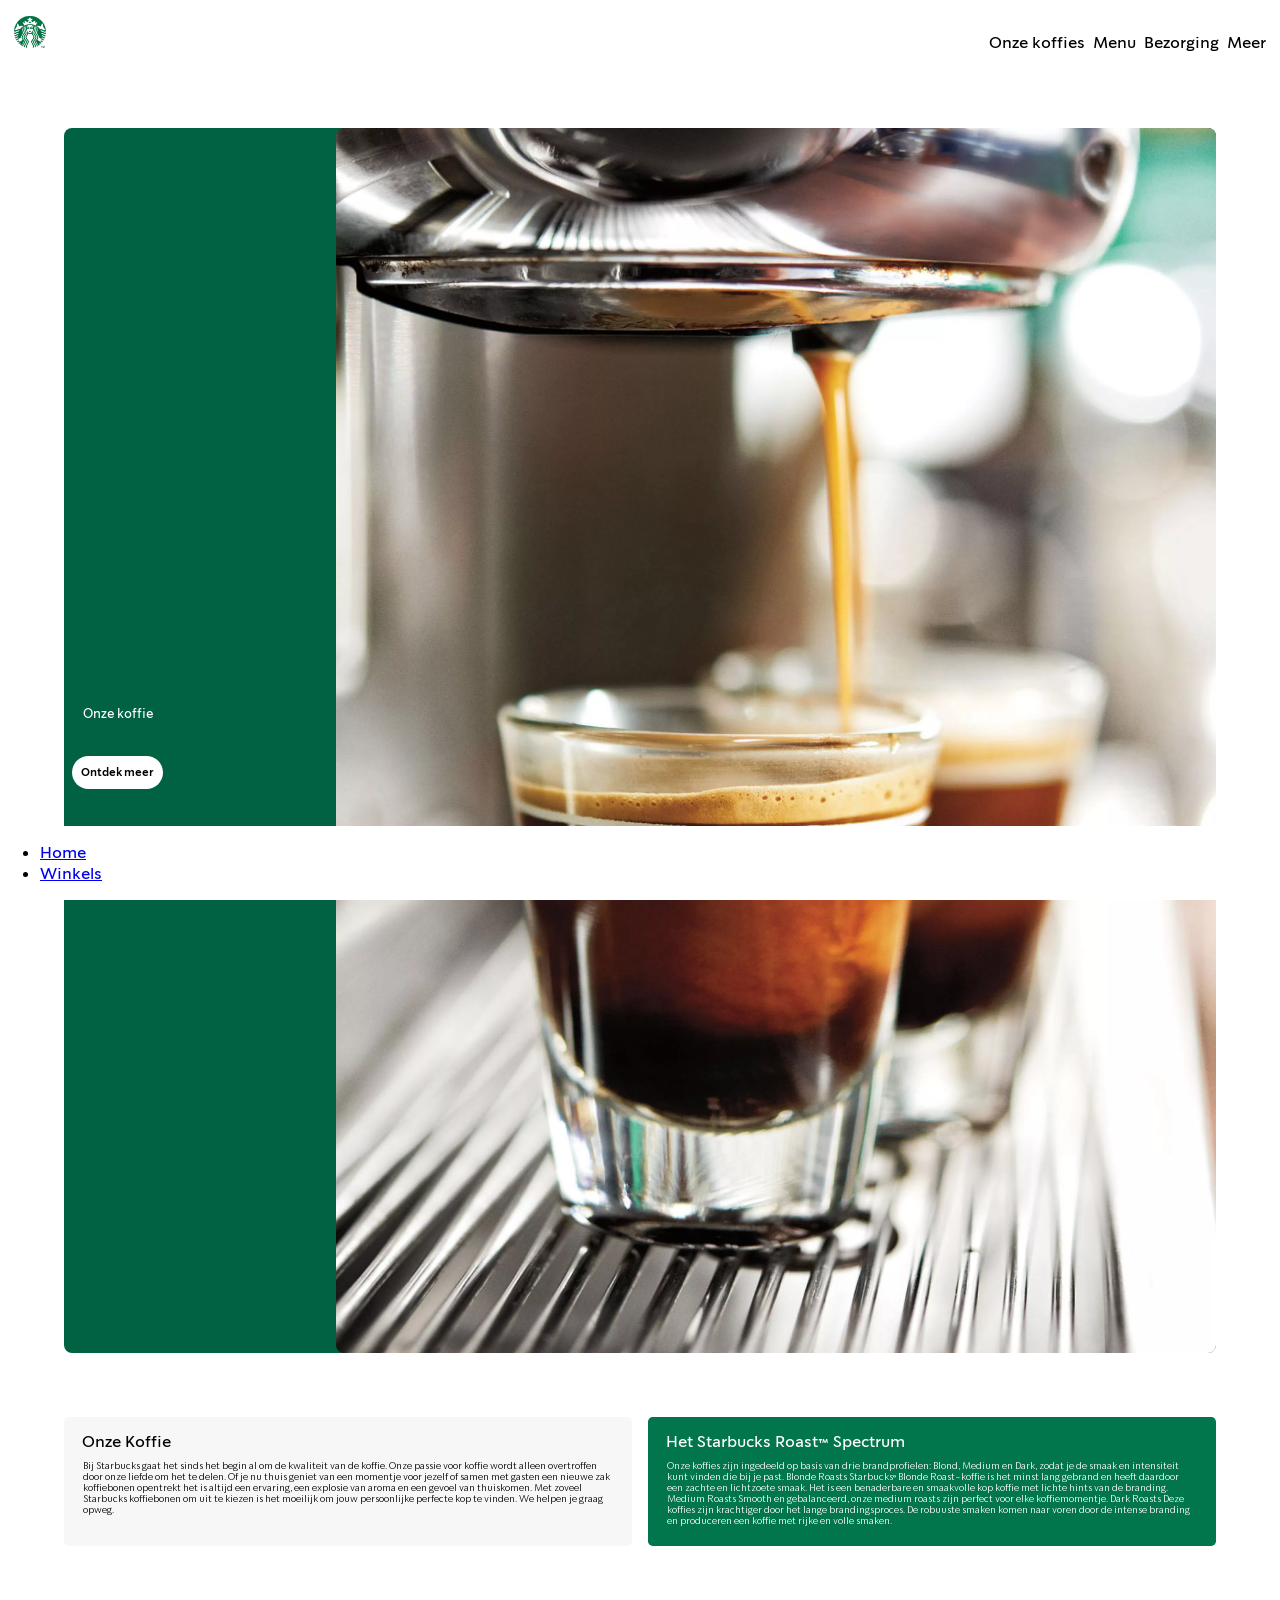
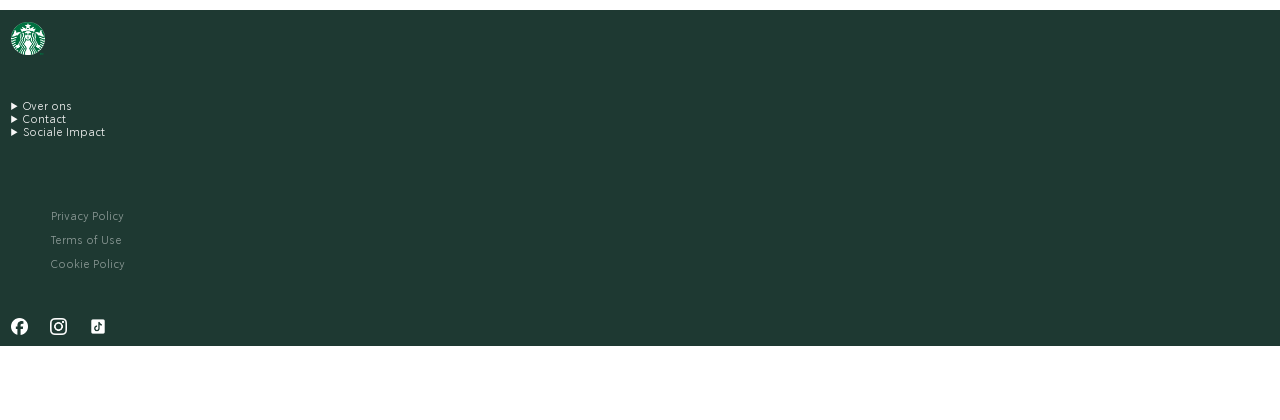
==== onzekoffies.html @ 687e11ad "Add files via upload" ====
<head>
	<meta charset="UTF-8">
	<meta name="author" content="jouw naam">
	<meta name="viewport" content="width=device-width, initial-scale=1">
	
	<title>Howdy FED2526</title>

	<link href="styles/style.css" rel="stylesheet">
	<link href="styles/home.css" rel="stylesheet">
    <link href="styles/onzekoffies.css" rel="stylesheet">
	<script> src</script>

	<link rel="icon" type="image/svg+xml" href="images/favicon.svg">
</head>
<body>
	<header>
		<img src="images/starbuckslogo.png" alt="Starbucks logo">
		<nav>
			<button><img src="https://assets.codepen.io/274456/ui-icon-hamburger.svg" alt="hamburger menu"></button>
			<ul>
			  <li><a href="onzekoffies.html">Onze koffies</a></li>
			  <li><a href="#">Menu</a></li>
			  <li><a href="#">Bezorging</a></li>
			  <li><a href="#">Meer</a></li>
			</ul>
		  </nav>
	</header>
    <main>
        <section>
            <h1>Onze koffie</h1>
            <img src="images/onzekoffies.webp" alt="Starbucks afbeelding koffie">
            <a href="#">Ontdek meer</a>
        </section>
        <section>
            <h2>Onze Koffie</h2>
            <p>Bij Starbucks gaat het sinds het begin al om de kwaliteit van de koffie. Onze passie voor koffie wordt alleen overtroffen door onze liefde om het te delen.

                Of je nu thuis geniet van een momentje voor jezelf of samen met gasten een nieuwe zak koffiebonen opentrekt het is altijd een ervaring, een explosie van aroma en een gevoel van thuiskomen. 
                
                Met zoveel Starbucks koffiebonen om uit te kiezen is het moeilijk om jouw persoonlijke perfecte kop te vinden. We helpen je graag opweg.</p>
        </section>
        <section>
            <h2>Het Starbucks Roast™ Spectrum</h2>
            <p>Onze koffies zijn ingedeeld op basis van drie brandprofielen: Blond, Medium en Dark, zodat je de smaak en intensiteit kunt vinden die bij je past.

                Blonde Roasts Starbucks® Blonde Roast-koffie is het minst lang gebrand en heeft daardoor een zachte en lichtzoete smaak. Het is een benaderbare en smaakvolle kop koffie met lichte hints van de branding. 
                
                Medium Roasts Smooth en gebalanceerd, onze medium roasts zijn perfect voor elke koffiemomentje.
                
                Dark Roasts Deze koffies zijn krachtiger door het lange brandingsproces. De robuuste smaken komen naar voren door de intense branding en produceren een koffie met rijke en volle smaken. </p>
        </section>


    </main>
    <footer>
		<img src="images/starbuckslogo.png" alt="Starbucks logo">
<!-- Nav met een ul -->
		<nav>
			<details>
				<summary>Over ons</summary>
				<ul>
					<li><a href="#">Over ons</a></li>
					<li><a href="#">Onze koffies</a></li>
					<li><a href="#">Starbucks Verhalen & Nieuws</a></li>
					<li><a href="#">Starbucks ready to drink</a></li>
				</ul>
			</details>
			<details>
				<summary>Contact</summary>
				<ul>
					<li><a href="#">Werken bij starbucks</a></li>
					<li><a href="#">Contact</a></li>
				</ul>
			</details>
			<details>
				<summary>Sociale Impact</summary>
				<ul>
					<li><a href="#">Verantwoordelijkheid</a></li>
					<li><a href="#">Embracing Sustainability</a></li>
				</ul>
			</details>
		</nav>
		<ul>
			<li><a href="#">Privacy Policy</a></li>
			<li><a href="#">Terms of Use</a></li>
			<li><a href="#">Cookie Policy</a></li>
		</ul>
	<!-- ul -->
	 <div>
		<a href="#">
			<img src="images/facebook-icon.webp" alt="Facebook logo">
		</a>
		<a href="#">
			<img src="images/instagram-icon.webp" alt="Instagram logo">
		</a>
		<a href="#">
			<img src="images/tiktok-icon.png" alt="Tiktok logo">
		</a>
	 </div>
	 	<!-- div met a met foto -->
	</footer>
	<nav>
      	<ul>
			<li><a href="index.html">Home</a></li>
			<li><a href="#">Winkels</a></li>
		</ul>
	</nav>
	<script src="scripts/script.js"></script>
	  
</body>
	
</html>
---- styles/style.css ----
/**************/
/* CSS REMEDY */
/**************/
*, *::after, *::before {
	box-sizing:border-box;  
	
  }
  @font-face {
	font-family: "Starbucks";
	src: url(../fonts/49f6eaa3630c71e3-s.p.woff);
}
  

  
  /*********************/
  /* CUSTOM PROPERTIES */
  /*********************/


    
  :root{
    --color-text-black: #000000;
	  --color-text-white: #ffffff;
	  --color-background-green:#006242;
	  --color-button-green:#006242;
	  --color-button-white:#ffffff;
	  --color-background-white: #ffffff;
	  --color-background-grey:#f7f7f7;
      --color-background-lightgreen:#01754b;
	  --color-focus:#ff0000;
	  --color-footer:#1e3932;
	  --color-header:#ffffff;

  }

  @media (prefers-color-scheme: dark) {
    
    :root{
    --color-text-black: #ffffff;
	  --color-text-white: #000000;
	  --color-background-green:#006242;
	  --color-button-green:#006242;
	  --color-button-white:#ffffff;
	  --color-background-white: #430202;
	  --color-background-grey:#023701f0;
    --color-background-lightgreen:#fdf4e3;
	  --color-focus:#ff0000;
	  --color-footer:#006224;
	  --color-header:#006224;

    }

  }
  

/*********************/
/*****algemeen********/
/*********************/




:focus-visible {
	outline: 4px solid var(--color-focus);
  }



  /****************/
  /* JOUW STYLING */
  /****************/
  
  span.lightmode {
    display: none;
  }

  header {
	background-color: var(--color-header);
	height: 4em;
	color: var(--color-text-black); 
	justify-content: space-between;
	align-items: center;
	padding: 0.9em;
	display:flex;
	position:sticky;
	top:0; 
  }

  header nav ul:nth-of-type(1) {
    display: flex;
    flex-direction: column;
    justify-content: left;
    gap: 1em;

    
  }
  header nav li:nth-of-type(1) {
    grid-row-start: 6;
  }

  header img {
	max-height: 90%;
  }

  header nav ul{
	color: var(--color-text-black);
	position:fixed;
	background-color: var(--color-background-white);
	left:0;
	right:0;
	top:0;
	bottom:0;
	translate:100% 0%;
	transition:translate .3s;
  list-style: none;


  }

  header nav button {
	background-color: #01754b;
	position:relative;
	z-index:100;
  }
  
  header a {
    color: var(--color-text-black);
    text-decoration: none;
  }

header nav.toonMenu ul {
	translate:0% 0%;
  }

  header nav.toonMenu button img {
	content:url(https://assets.codepen.io/274456/ui-icon-cross.svg);
  }

  header nav button img {
	content: url(https://assets.codepen.io/274456/ui-icon-hamburger.svg);
  }

@media (min-width: 1024px) { 
  header nav ul:nth-of-type(1){
		display: flex;
        flex-direction: row;
        justify-content: start;
        gap: 0.5em;
        list-style: none;
        position: static;
        translate: 0 0;
        height:0;
        
  }
	header nav button {
		display: none;
  }
  }
  

  body {
	margin:0;
	background-color: var(--color-background-white)
  }

/*********************/
/*******footer********/
/*********************/

footer { 
background-color: var(--color-footer);
  padding:1em;
	height: 30em;
  display:grid;
  grid-template-columns:auto 1fr 1fr 1fr;
  grid-template-rows:0.4fr 0.5fr 0.6fr auto;
  color: #f7f7f7;
  font-family: "Starbucks";
  font-weight: 350;
  font-size: 0.7em;

}
footer img {
  max-width: 3em;
  grid-column: 1;
  grid-row: 1;
}

footer nav {
  text-decoration:0;
  list-style: none;
  grid-column:1;
  grid-row:2;
}

footer div{
  grid-column: 1;
  grid-row: 4;
  display:flex;
  flex-direction:row;
  gap:2em
}

footer div img{
  max-width: 1.5em;
}


footer ul{
  grid-row:3;
  grid-column:1;
  list-style:none;
}

footer li{
  margin-bottom:1em;
  opacity: 50%;
}

footer a {
  color: var(--color-text-white);
  text-decoration: none;
}

body > nav:last-of-type  {
  position: sticky;
	bottom: 0;
	width: 100%;
	background: white;
	z-index: 999;
  display:grid;
  grid-template-columns: 2fr 1fr;
}


/* @media (prefers-color-scheme: dark){
---- styles/home.css ----
/* main van home */


/**************/
/* CSS REMEDY */
/**************/
*, *::after, *::before {
	box-sizing:border-box;  
	
  }
  @font-face {
	font-family: "Starbucks";
	src: url(../fonts/49f6eaa3630c71e3-s.p.woff);
    font-weight: 700;
    /* dikke */
  }

  @font-face {
	font-family: "Starbucks";
	src: url(../fonts/564f79e771d74376-s.p.woff2);
    font-weight: 350;
    /* dunne*/
  }

  @font-face {
	font-family: "Starbucks";
	src: url(../fonts/6aebdeb6fff3abca-s.p.woff);
    font-weight: 600;
    /* half*/
  }

  @font-face {
	font-family: "Starbucks";
	src: url(../fonts/fb96a0656cdf22e3-s.p.woff);
    font-weight: 400;
    /* normaal*/
  }
  @font-face {
	font-family: "Starbucks raar";
	src: url(../fonts/KFO7CnqEu92Fr1ME7kSn66aGLdTylUAMa3yUBHMdazQ.woff2);
    /* rare*/
  }


  html {
    font-family: "Starbucks";
  }


  main {
    margin:0;
    padding:0;
    list-style-type:"";
    display:grid;
    grid-template-columns:1fr;;
    background-color: var(--color-background-white);
    /* background-image:linear-gradient(180deg in hsl, #590202, #971717, #b92424); */
  }

  @media (min-width: 1024px) { 
    main {
      grid-template-columns: repeat(2, 1fr);
      padding: 4em;
      gap:1em;
    }
  }

/* Snap ik niet zo goed (chatgpt)*/

/*********************/
/******SECTION 1******/
/*********************/

section:nth-of-type(1) { 
	background-color:var(--color-background-green);
	display: flex;
    flex-direction: column;
    gap: 1em;
    height: auto;
    width: 100%;
    grid-column: 1 / -1;/* dit snap ik niet helemaal */
  }



  section:nth-of-type(1) h1 {
	font-family: "Starbucks";
	color: var(--color-text-white);
	font-size: 0.8em;
    margin-left: 1.5em;
    margin-top: 2em;
    font-weight: 400;
  }

  section:nth-of-type(1) a {
	background: var(--color-button-white);
	border-radius: 10em;
	font-size: 70%;
    text-align: center;
	font-family: "Starbucks";
	text-decoration: none; /* snap ik niet zo goed */
	color: var(--color-text-black);
    font-weight: 600;
    padding: 0.8em;
    margin: 0.7em;

  }

  section:nth-of-type(1) img {
	width: 100%;
	height: auto; 
  }

  img {
	max-width:100%;
}

@media (width > 1024px) { 
    section:nth-of-type(1)  {
        display: grid;
        grid-template-columns:16em 1fr;
        grid-template-rows: 1fr 1fr;
        border-radius:0.5em;

    }

    section:nth-of-type(1) h1 {
        align-self: end;
        justify-self: start;

    }
    section:nth-of-type(1) a {
        align-self: start;
        justify-self: start;

    }
    section:nth-of-type(1) img {
        grid-column-start: 2;
        grid-row-start: 1;
        grid-row-end: 3;
        border-radius:0.5em;
    }
}

/*********************/
/******SECTION 2******/
/*********************/

section:nth-of-type(2){
    background-color:var(--color-background-grey);
    display: flex;
    flex-direction: column;
    border-radius: 0.3em;
    font-family: "Starbucks";
    margin:1em;

}


    section:nth-of-type(2) img { order: 1; }  
    section:nth-of-type(2) h2 { order: 2; }
    section:nth-of-type(2) p  { order: 3; }
    section:nth-of-type(2) a  { order: 4; }

    

section:nth-of-type(2) img {
    border-radius: 0.3em;
    grid-row-start:1;
    grid-column-start:1;
    grid-column-end:3;



}
section:nth-of-type(2) h2 {
    text-align: left;
    font-size: 1em;
    font-weight: 400;
    margin-left: 1.1em;
    margin-bottom: 0;
    color: var(--color-text-black);
    grid-row-start:2;

}

section:nth-of-type(2) p {
    text-align: left;
    margin: 2em;
    margin-top: 1em;
    color: var(--color-text-black);
    font-size: 0.6em;
    font-weight: 350;
    grid-row-start:3;

}
section:nth-of-type(2) a {
    background-color: var(--color-button-green);
    border-radius: 5em;
    text-align: center;
    color: var(--color-text-white);
    text-decoration: none;
    padding: 0.78em;
    margin-left: 2em;
    margin-right: 2em;
    margin-bottom: 4em;
    font-size: 0.7em;
    grid-row-start:4;


}

@media (width > 1024px) { 
    section:nth-of-type(2)  {
        margin: 0;
        margin-top: 3em;
    }
}

/*********************/
/******SECTION 3******/
/*********************/

section:nth-of-type(3){
    background-color:var(--color-background-lightgreen);
    display: flex;
    flex-direction: column;
    border-radius: 0.3em;
    font-family: "Starbucks";
    margin: 1em;

}

    section:nth-of-type(3) img { order: 1; }  
    section:nth-of-type(3) h2 { order: 2; }
    section:nth-of-type(3) p  { order: 3; }
    section:nth-of-type(3) a  { order: 4; }

    

section:nth-of-type(3) img {
    border-radius: 0.3em;
    grid-row-start:1;
    grid-column-start:1;
    grid-column-end:3;



}
section:nth-of-type(3) h2 {
    text-align: left;
    font-size: 1em;
    font-weight: 400;
    margin-left: 1.1em;
    margin-bottom: 0;
    color: var(--color-text-white);
    grid-row-start:2;

}

section:nth-of-type(3) p {
    text-align: left;
    margin: 2em;
    margin-top: 1em;
    color: var(--color-text-white);
    font-size: 0.6em;
    font-weight: 350;
    grid-row-start:3;

}
section:nth-of-type(3) a {
    background-color: var(--color-button-white);
    border-radius: 5em;
    text-align: center;
    color: var(--color-text-black);
    text-decoration: none;
    padding: 0.78em;
    margin-left: 2em;
    margin-right: 2em;
    margin-bottom: 4em;
    font-size: 0.7em;
    grid-row-start:4;
}

@media (width > 1024px) { 
    section:nth-of-type(3)  {
        margin: 0;
        margin-top: 3em;
    }
}

/*********************/
/******SECTION 4******/
/*********************/

section:nth-of-type(4){
    background-color:var(--color-background-grey);
    display: flex;
    flex-direction: column;
    border-radius: 0.3em;
    font-family: "Starbucks";
    margin: 1em;

}

    section:nth-of-type(4) img { order: 1; }  
    section:nth-of-type(4) h2 { order: 2; }
    section:nth-of-type(4) p  { order: 3; }
    section:nth-of-type(4) a  { order: 4; }

    

section:nth-of-type(4) img {
    border-radius: 0.3em;
    grid-row-start:1;
    grid-column-start:1;
    grid-column-end:3;



}
section:nth-of-type(4) h2 {
    text-align: left;
    font-size: 1em;
    font-weight: 400;
    margin-left: 1.1em;
    margin-bottom: 0;
    color: var(--color-text-black);
    grid-row-start:2;

}

section:nth-of-type(4) p {
    text-align: left;
    margin: 2em;
    margin-top: 1em;
    color: var(--color-text-black);
    font-size: 0.6em;
    font-weight: 350;
    grid-row-start:3;

}
section:nth-of-type(4) a {
    background-color: var(--color-button-green);
    border-radius: 5em;
    text-align: center;
    color: var(--color-text-white);
    text-decoration: none;
    padding: 0.78em;
    margin-left: 2em;
    margin-right: 2em;
    margin-bottom: 4em;
    font-size: 0.7em;
    grid-row-start:4;


}

@media (width > 1024px) { 
    section:nth-of-type(4)  {
        margin: 0;
    }
}
/*********************/
/******SECTION 5******/
/*********************/

section:nth-of-type(5){
    background-color:var(--color-background-lightgreen);
    display: flex;
    flex-direction: column;
    border-radius: 0.3em;
    font-family: "Starbucks";
    margin: 1em;

}

    section:nth-of-type(5) img { order: 1; }  
    section:nth-of-type(5) h2 { order: 2; }
    section:nth-of-type(5) p  { order: 3; }
    section:nth-of-type(5) a  { order: 4; }

    

section:nth-of-type(5) img {
    border-radius: 0.3em;
    grid-row-start:1;
    grid-column-start:1;
    grid-column-end:3;



}
section:nth-of-type(5) h2 {
    text-align: left;
    font-size: 1em;
    font-weight: 400;
    margin-left: 1.1em;
    margin-bottom: 0;
    color: var(--color-text-white);
    grid-row-start:2;

}

section:nth-of-type(5) p {
    text-align: left;
    margin: 2em;
    margin-top: 1em;
    color: var(--color-text-white);
    font-size: 0.6em;
    font-weight: 350;
    grid-row-start:3;

}
section:nth-of-type(5) a {
    background-color: var(--color-button-white);
    border-radius: 5em;
    text-align: center;
    color: var(--color-text-black);
    text-decoration: none;
    padding: 0.78em;
    margin-left: 2em;
    margin-right: 2em;
    margin-bottom: 4em;
    font-size: 0.7em;
    grid-row-start:4;
}

@media (width > 1024px) { 
    section:nth-of-type(5)  {
        margin: 0;
    }
}
/*********************/
/******SECTION 6******/
/*********************/

section:nth-of-type(6){
    background-color:var(--color-background-grey);
    display: flex;
    flex-direction: column;
    border-radius: 0.3em;
    font-family: "Starbucks";
    margin: 1em;

}

    section:nth-of-type(6) img { order: 1; }  
    section:nth-of-type(6) h2 { order: 2; }
    section:nth-of-type(6) p  { order: 3; }
    section:nth-of-type(6) a  { order: 4; }

    

section:nth-of-type(6) img {
    border-radius: 0.3em;
    grid-row-start:1;
    grid-column-start:1;
    grid-column-end:3;



}
section:nth-of-type(6) h2 {
    text-align: left;
    margin-left: 1.1em;
    margin-bottom: 0;
    font-size: 1em;
    font-weight: 400;
    color: var(--color-text-black);
    grid-row-start:2;


}

section:nth-of-type(6) p {
    text-align: left;
    margin: 2em;
    margin-top: 1em;
    color: var(--color-text-black);
    font-size: 0.6em;
    font-weight: 350;
    grid-row-start:3;

}
section:nth-of-type(6) a {
    background-color: var(--color-button-green);
    border-radius: 5em;
    text-align: center;
    color: var(--color-text-white);
    text-decoration: none;
    padding: 0.78em;
    margin-left: 2em;
    margin-right: 2em;
    margin-bottom: 4em;
    font-size: 0.7em;
    grid-row-start:4;


}
@media (width > 1024px) { 
    section:nth-of-type(6)  {
        margin: 0;
    }
}
/*********************/
/******SECTION 7******/
/*********************/

section:nth-of-type(7){
    background-color:var(--color-background-green);
    display: flex;
    flex-direction: column;
    border-radius: 0.3em;
    font-family: "Starbucks";
    margin: 1em;
    grid-column: 1 / -1;/* dit snap ik niet helemaal */

}
    section:nth-of-type(7) img { order: 1; }  
    section:nth-of-type(7) h2 { order: 2; }
    section:nth-of-type(7) p  { order: 3; }
    section:nth-of-type(7) a  { order: 4; }

    

section:nth-of-type(7) img {
    border-radius: 0.3em;
    grid-row-start:1;
    grid-column-start:1;
    grid-column-end:3;



}
section:nth-of-type(7) h2 {
    text-align: left;
    font-size: 1em;
    font-weight: 400;
    margin-left: 1.1em;
    margin-bottom: 0;
    color: var(--color-text-white);
    grid-row-start:2;

}

section:nth-of-type(7) p {
    text-align: left;
    margin: 2em;
    margin-top: 1em;
    color: var(--color-text-white);
    font-size: 0.6em;
    font-weight: 350;
    grid-row-start:3;

}
section:nth-of-type(7) a {
    background-color: var(--color-button-white);
    border-radius: 5em;
    text-align: center;
    color: var(--color-text-black);
    text-decoration: none;
    padding: 0.78em;
    margin-left: 2em;
    margin-right: 2em;
    margin-bottom: 4em;
    font-size: 0.7em;
    grid-row-start:4;
}

/* @media (width > 1024px) { 
    section:nth-of-type(7)  {
        display: grid;
        grid-template-columns:16em 1fr;
        grid-template-rows: 1fr 1fr 1fr;
    }

    section:nth-of-type(7) h1 {
        align-self: end;
        justify-self: start;

    }
    section:nth-of-type(7) a {
        align-self: start;
        justify-self: start;

    }
    section:nth-of-type(7) img {
        grid-column-start: 2;
        grid-row-start: 1;
        grid-row-end: 5;
    }
} */

@media (width > 1024px) { 
    section:nth-of-type(7)  {
        display: grid;
        grid-template-columns:16em 1fr;
        grid-template-rows: 1fr 1fr 1fr;
    }

    section:nth-of-type(7) h1 {
        grid-row-start:1;


    }
    section:nth-of-type(7) a {
        align-self: start;
        justify-self: start;

    }
    section:nth-of-type(7) p {
        grid-row-start: 3;
        justify-self: start;
        align-self: start;
    }

    section:nth-of-type(7) img {
        grid-column-start: 2;
        grid-row-start:1;
        grid-row-end:5;
    }
}
---- styles/onzekoffies.css ----
/* main onzekoffie */
section:nth-last-of-type(1) a {
    background-color: var(--color-button-white);
    border-radius: 5em;
    text-align: center;
    color: var(--color-text-black);
    text-decoration: none;
    padding: 0.78em;
    margin-left: 2em;
    margin-right: 2em;
    margin-bottom: 4em;
    font-size: 0.7em;
    grid-row-start:4;
}
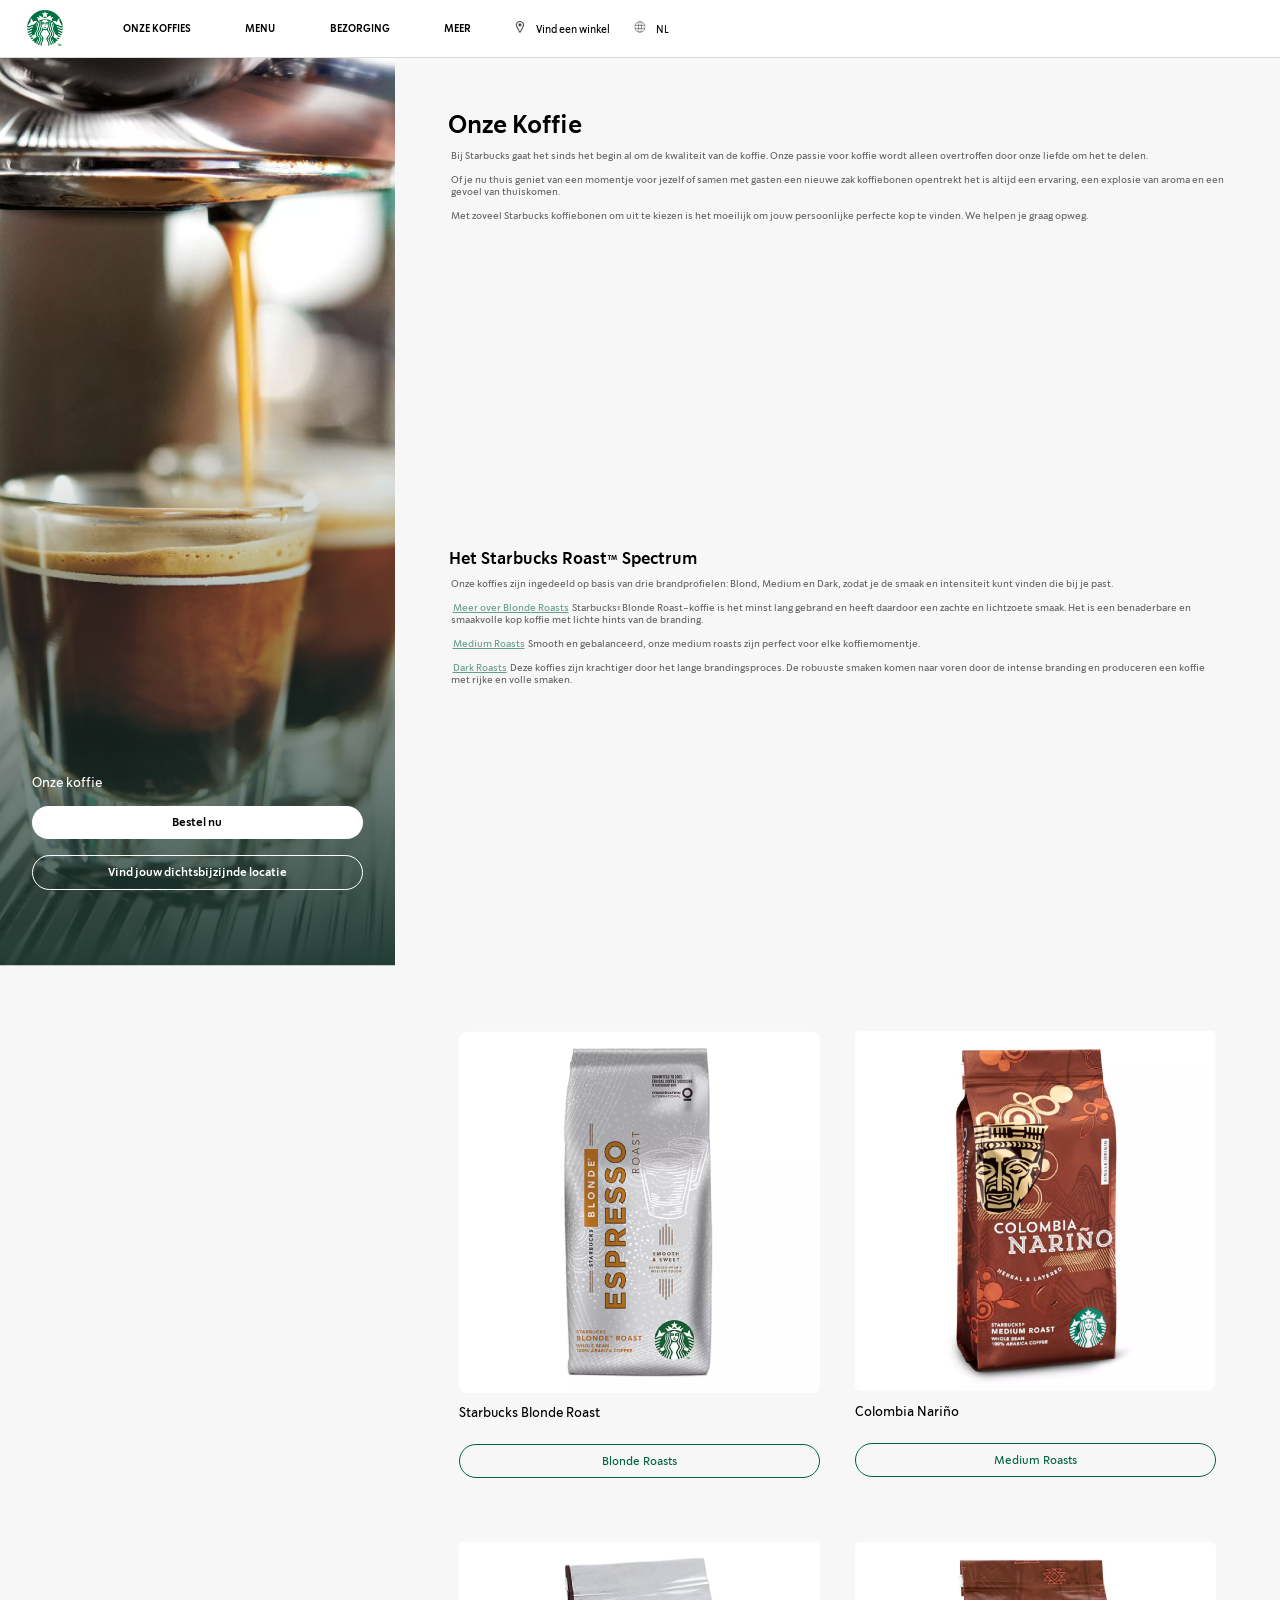
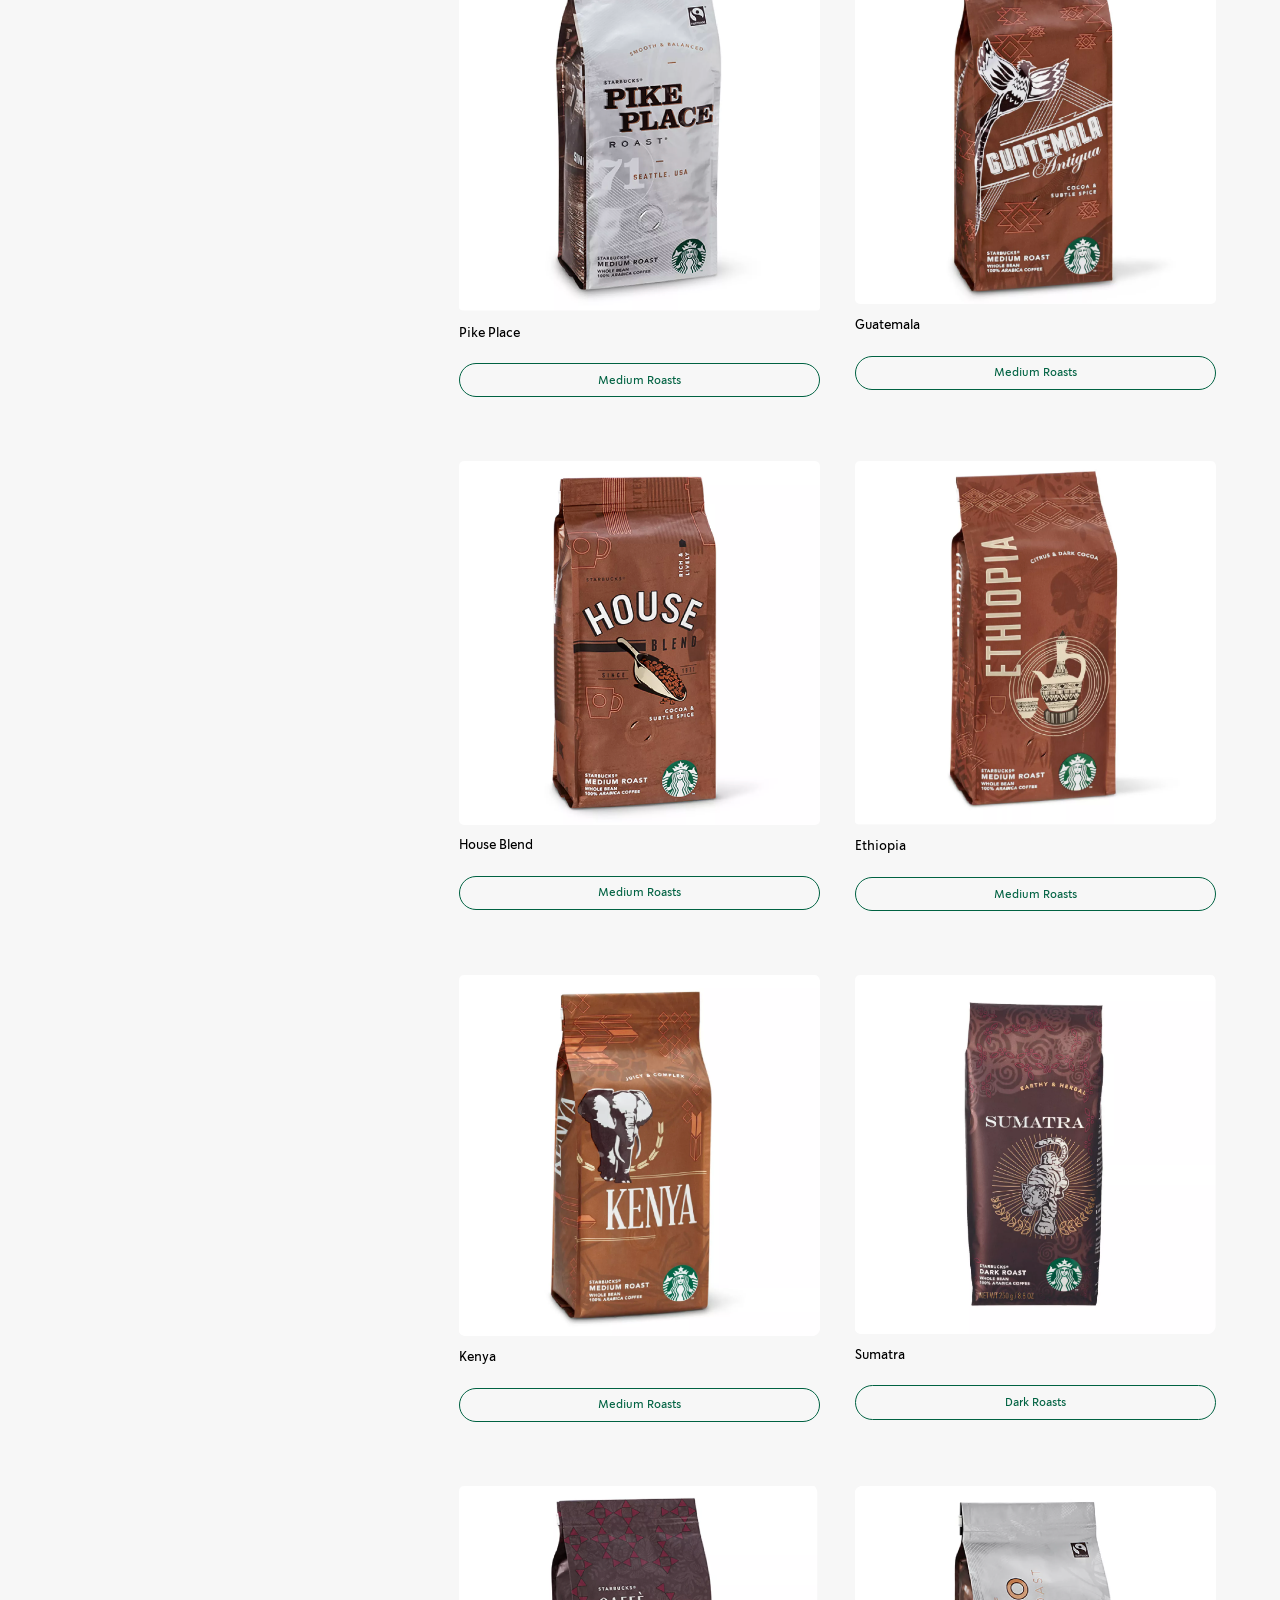
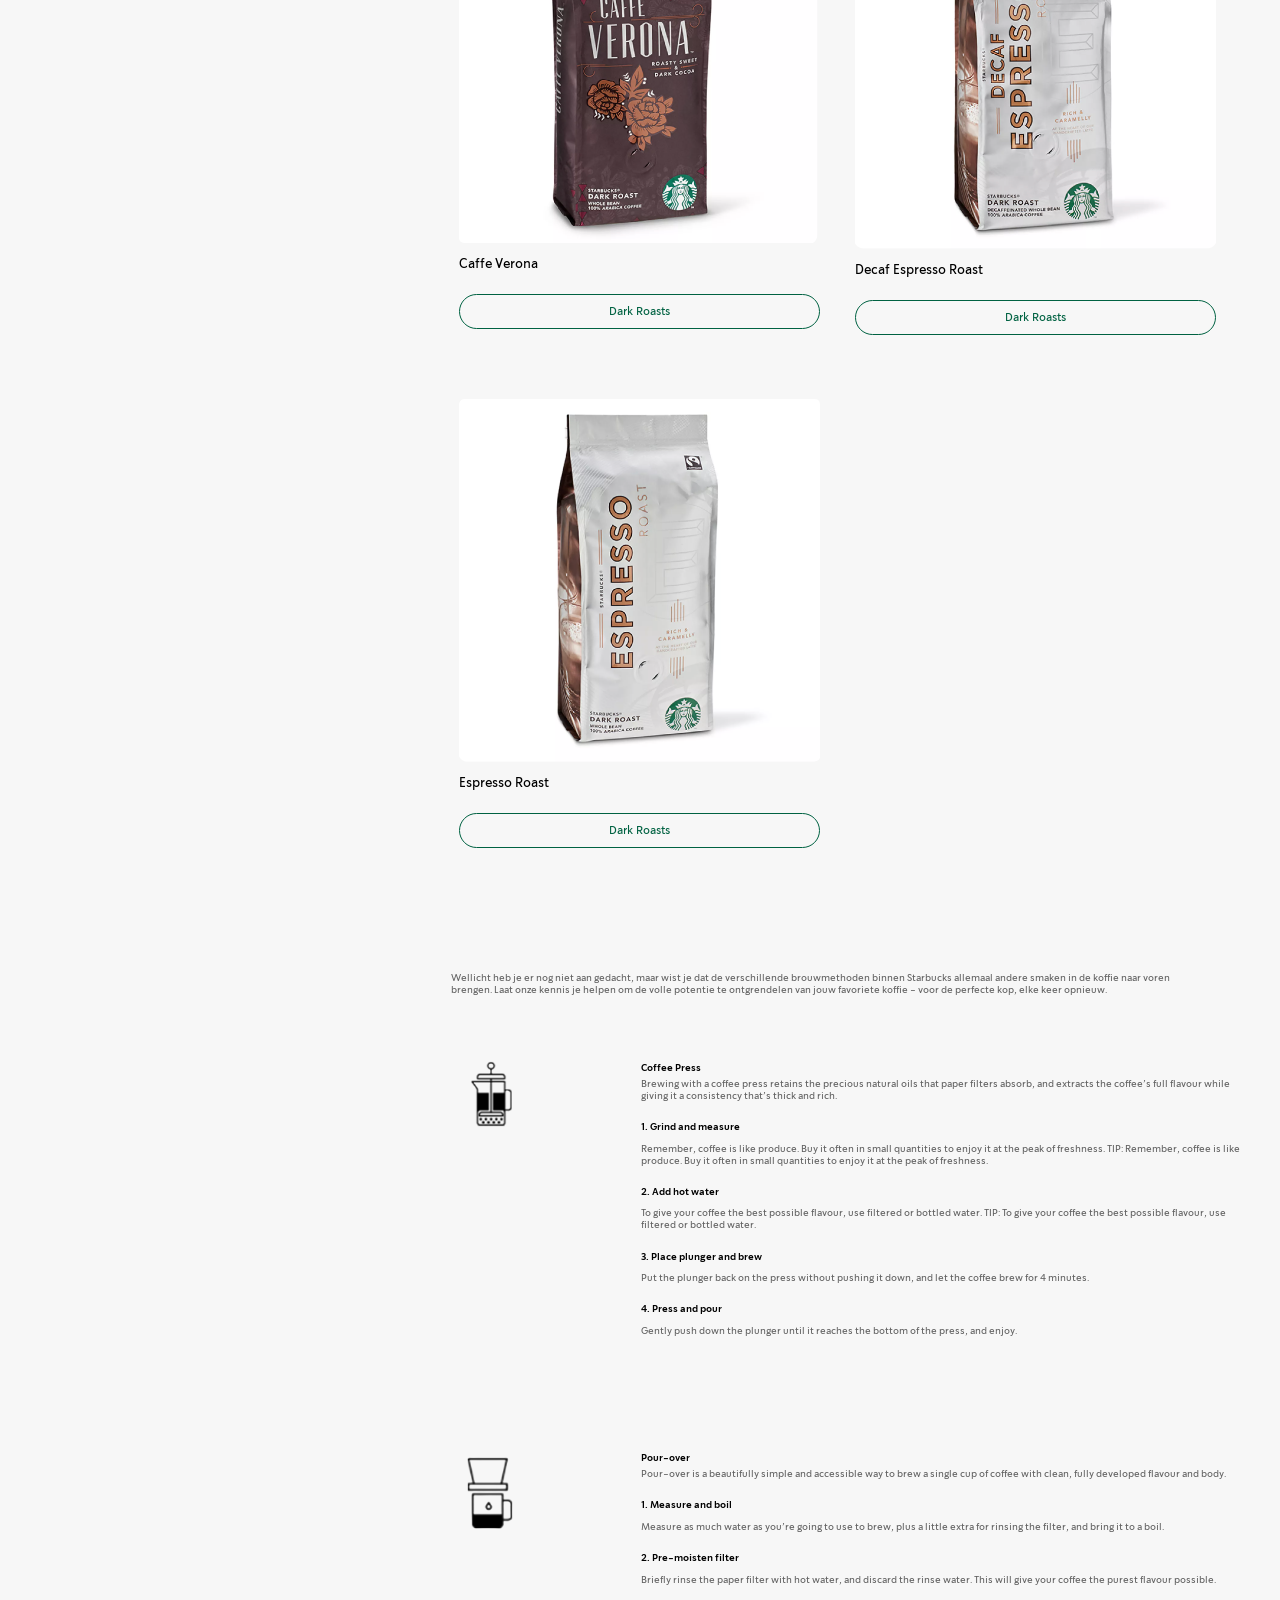
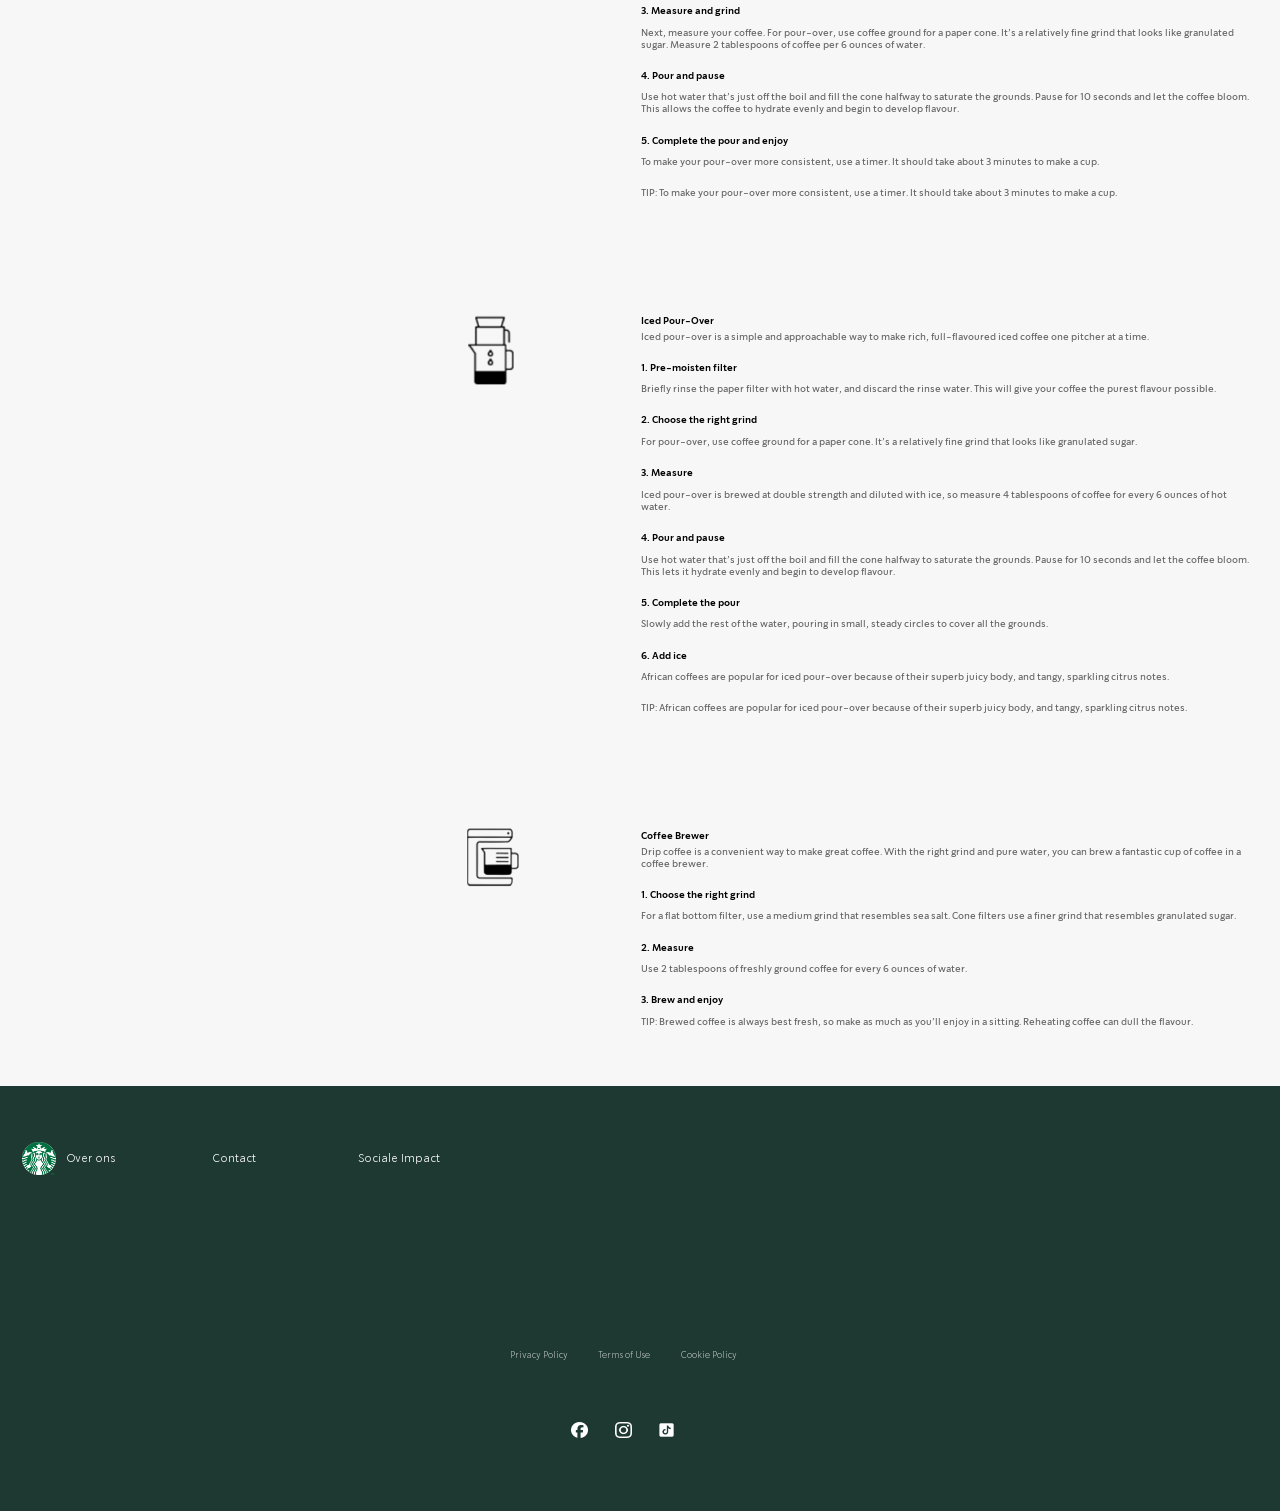
==== commit e36da78d: "Add files via upload" ====
--- a/onzekoffies.html
+++ b/onzekoffies.html
@@ -6,51 +6,193 @@
 	<title>Howdy FED2526</title>
 
 	<link href="styles/style.css" rel="stylesheet">
-	<link href="styles/home.css" rel="stylesheet">
     <link href="styles/onzekoffies.css" rel="stylesheet">
 	<script> src</script>
 
 	<link rel="icon" type="image/svg+xml" href="images/favicon.svg">
 </head>
 <body>
-	<header>
+    <header>
 		<img src="images/starbuckslogo.png" alt="Starbucks logo">
 		<nav>
 			<button><img src="https://assets.codepen.io/274456/ui-icon-hamburger.svg" alt="hamburger menu"></button>
 			<ul>
-			  <li><a href="onzekoffies.html">Onze koffies</a></li>
-			  <li><a href="#">Menu</a></li>
-			  <li><a href="#">Bezorging</a></li>
-			  <li><a href="#">Meer</a></li>
+				<li><a href="onzekoffies.html">Onze koffies</a></li>
+				<li><a href="#">Menu</a></li>
+				<li><a href="#">Bezorging</a></li>
+				<li><a href="#">Verantwoordelijkheid</a></li>
+				<li><a href="#">Meer</a></li>
+			</ul>
+			<ul>
+				<li><a href="#">Carrière</a></li>
+				<li><a href="#">Studentenkorting</a></li>
+			</ul>
+            <ul>
+				<li><a href="#"aria-label="Vind een Starbucks winkel"><img src="images/map-icon.png" alt="kaart-icoon">Vind een winkel</a>
+				</li>
+				<li><a href="#"aria-label="Huidige pagina taal Nederlands"><img src="images/taal-icon.png" alt="Taal-icoon-wereldbol">NL</a></li>
 			</ul>
 		  </nav>
 	</header>
     <main>
-        <section>
+        <div class="background">
             <h1>Onze koffie</h1>
-            <img src="images/onzekoffies.webp" alt="Starbucks afbeelding koffie">
-            <a href="#">Ontdek meer</a>
-        </section>
+            <a href="#"aria-label="Klik op deze knop om te bestellen">Bestel nu</a>
+            <a href="#"aria-label="Vind hier jouw dichtsbijzijnde locatie">Vind jouw dichtsbijzijnde locatie</a>
+        </div>
         <section>
             <h2>Onze Koffie</h2>
-            <p>Bij Starbucks gaat het sinds het begin al om de kwaliteit van de koffie. Onze passie voor koffie wordt alleen overtroffen door onze liefde om het te delen.
+            <p>Bij Starbucks gaat het sinds het begin al om de kwaliteit van de koffie. Onze passie voor koffie wordt alleen overtroffen door onze liefde om het te delen.<br>
+            </br>Of je nu thuis geniet van een momentje voor jezelf of samen met gasten een nieuwe zak koffiebonen opentrekt het is altijd een ervaring, een explosie van aroma en een gevoel van thuiskomen.<br>
+            </br>Met zoveel Starbucks koffiebonen om uit te kiezen is het moeilijk om jouw persoonlijke perfecte kop te vinden. We helpen je graag opweg.</p>
+        </section>
+        <section>
+            <h2>Het Starbucks Roast™ Spectrum</h2>
+            <p>Onze koffies zijn ingedeeld op basis van drie brandprofielen: Blond, Medium en Dark, zodat je de smaak en intensiteit kunt vinden die bij je past.<br>
+            </br><a href="#"aria-label="Meer over blond roast koffie">Meer over Blonde Roasts</a> Starbucks® Blonde Roast-koffie is het minst lang gebrand en heeft daardoor een zachte en lichtzoete smaak. Het is een benaderbare en smaakvolle kop koffie met lichte hints van de branding.<br>
+            </br><a href="#"aria-label="Meer over medium roast koffie">Medium Roasts</a> Smooth en gebalanceerd, onze medium roasts zijn perfect voor elke koffiemomentje.<br>
+            </br><a href="#"aria-label="Meer over dark roast koffie">Dark Roasts</a> Deze koffies zijn krachtiger door het lange brandingsproces. De robuuste smaken komen naar voren door de intense branding en produceren een koffie met rijke en volle smaken.</p>
+        
+        </section>
+        <section>
+            <h3>Starbucks Blonde Roast</h3>
+            <img src="/images/blond-roast-cof.png" alt="Starbucks Blonde Roast koffie">
+            <a href="#"aria-label="Meer over blond roast koffie">Blonde Roasts </a>
+        </section>
+        <section>
+            <h3>Colombia Nariño</h3>
+            <img src="/images/colombia-nariño-coffee.png" alt="Colombia Nariño koffie">
+            <a href="#"aria-label="Meer over medium roast koffie">Medium Roasts</a>
+        </section>
+        <section>
+            <h3>Pike Place</h3>
+            <img src="/images/pike-place-coffee.png" alt="Pike Place koffie">
+            <a href="#"aria-label="Meer over medium roast koffie">Medium Roasts</a>
+        </section>
+        <section>
+            <h3>Guatemala</h3>
+            <img src="/images/guatemala-coffee.png" alt="Guatemala koffie">
+            <a href="#"aria-label="Meer over medium roast koffie">Medium Roasts</a>
+        </section>
+        <section>
+            <h3>House Blend</h3>
+            <img src="/images/house-blend-coffee.png" alt="House blend koffie">
+            <a href="#"aria-label="Meer over medium roast koffie">Medium Roasts</a>
+        </section>
+        <section>
+            <h3>Ethiopia</h3>
+            <img src="/images/ethiopia-coffee.png" alt="Ethiopia koffie">
+            <a href="#"aria-label="Meer over medium roast koffie">Medium Roasts</a>
+        </section>
+        <section>
+            <h3>Kenya</h3>
+            <img src="/images/kenya-coffee.png" alt="Kenya koffie">
+            <a href="#"aria-label="Meer over medium roast koffie">Medium Roasts</a>
+        </section>
+        <section>
+            <h3>Sumatra</h3>
+            <img src="/images/sumatra-coffee.png" alt="Sumatra koffie">
+            <a href="#"aria-label="Meer over dark roast koffie">Dark Roasts</a>
+        </section>
+        <section>
+            <h3>Caffe Verona</h3>
+            <img src="/images/caffe-verona-coffee.png" alt="Caffe verona koffie">
+            <a href="#"aria-label="Meer over dark roast koffie">Dark Roasts </a>
+        </section>
+        <section>
+            <h3>Decaf Espresso Roast</h3>
+            <img src="/images/decaf-espresso-roast.png" alt="Decaf espresso roast koffie">
+            <a href="#"aria-label="Meer over dark roast koffie">Dark Roasts </a>
+        </section>
+        <section>
+            <h3>Espresso Roast</h3>
+            <img src="/images/espresso-roast-coffee.png" alt="Espresso roast koffie">
+            <a href="#"aria-label="Meer over dark roast koffie">Dark Roasts </a>
+        </section>
+        <section>
+            <p>Wellicht heb je er nog niet aan gedacht, maar wist je dat de verschillende brouwmethoden binnen Starbucks allemaal andere smaken in de koffie naar voren brengen. Laat onze kennis je helpen om de volle potentie te ontgrendelen van jouw favoriete koffie - voor de perfecte kop, elke keer opnieuw.</p>
+        </section>
+        <section>
+            <h3>Coffee Press</h3>
+            <img src="images/coffee-press-icon.png" alt="koffie pers icoon">
+            <p>Brewing with a coffee press retains the precious natural oils that paper filters absorb,
+                and extracts the coffee’s full flavour while giving it a consistency that’s thick and rich.</p>
+        
+            <h3>1. Grind and measure</h3>
+            <p>Remember, coffee is like produce. Buy it often in small quantities to enjoy it at the peak of freshness.
+                TIP: Remember, coffee is like produce. Buy it often in small quantities to enjoy it at the peak of freshness.</p>
+        
+            <h3>2. Add hot water</h3>
+            <p>To give your coffee the best possible flavour, use filtered or bottled water.
+                TIP: To give your coffee the best possible flavour, use filtered or bottled water.</p>
+        
+            <h3>3. Place plunger and brew</h3>
+            <p>Put the plunger back on the press without pushing it down, and let the coffee brew for 4 minutes.</p>
+        
+            <h3>4. Press and pour</h3>
+            <p>Gently push down the plunger until it reaches the bottom of the press, and enjoy.</p>
+        </section>
+        <section>
+            <h3>Pour-over</h3>
+            <img src="images/pour-over-icon.png" alt="overgieten icoon">
+            <p>Pour-over is a beautifully simple and accessible way to brew a single cup of coffee with clean, fully developed flavour and body.</p>
+        
+            <h3>1. Measure and boil</h3>
+            <p>Measure as much water as you’re going to use to brew, plus a little extra for rinsing the filter, and bring it to a boil.</p>
+        
+            <h3>2. Pre-moisten filter</h3>
+            <p>Briefly rinse the paper filter with hot water, and discard the rinse water. This will give your coffee the purest flavour possible.</p>
+        
+            <h3>3. Measure and grind</h3>
+            <p>Next, measure your coffee. For pour-over, use coffee ground for a paper cone. It’s a relatively fine grind that looks like granulated sugar. Measure 2 tablespoons of coffee per 6 ounces of water.</p>
+        
+            <h3>4. Pour and pause</h3>
+            <p>Use hot water that’s just off the boil and fill the cone halfway to saturate the grounds. Pause for 10 seconds and let the coffee bloom. This allows the coffee to hydrate evenly and begin to develop flavour.</p>
+        
+            <h3>5. Complete the pour and enjoy</h3>
+            <p>To make your pour-over more consistent, use a timer. It should take about 3 minutes to make a cup.</p>
+            <p>TIP: To make your pour-over more consistent, use a timer. It should take about 3 minutes to make a cup.</p>
+        </section>
+        <section>
+            <h3>Iced Pour-Over</h3>
+            <img src="images/iced-pour-over.png" alt="ijskoud overgieten">
+            <p>Iced pour-over is a simple and approachable way to make rich, full-flavoured iced coffee one pitcher at a time.</p>
+        
+            <h3>1. Pre-moisten filter</h3>
+            <p>Briefly rinse the paper filter with hot water, and discard the rinse water. This will give your coffee the purest flavour possible.</p>
+        
+            <h3>2. Choose the right grind</h3>
+            <p>For pour-over, use coffee ground for a paper cone. It’s a relatively fine grind that looks like granulated sugar.</p>
+        
+            <h3>3. Measure</h3>
+            <p>Iced pour-over is brewed at double strength and diluted with ice, so measure 4 tablespoons of coffee for every 6 ounces of hot water.</p>
+        
+            <h3>4. Pour and pause</h3>
+            <p>Use hot water that’s just off the boil and fill the cone halfway to saturate the grounds. Pause for 10 seconds and let the coffee bloom. This lets it hydrate evenly and begin to develop flavour.</p>
+        
+            <h3>5. Complete the pour</h3>
+            <p>Slowly add the rest of the water, pouring in small, steady circles to cover all the grounds.</p>
+        
+            <h3>6. Add ice</h3>
+            <p>African coffees are popular for iced pour-over because of their superb juicy body, and tangy, sparkling citrus notes.</p>
+            <p>TIP: African coffees are popular for iced pour-over because of their superb juicy body, and tangy, sparkling citrus notes.</p>
+        </section>
+        <section>
+            <h3>Coffee Brewer</h3>
+            <img src="images/coffee-brewer-icon.png" alt="koffie brouwer icoon">
+            <p>Drip coffee is a convenient way to make great coffee. With the right grind and pure water, you can brew a fantastic cup of coffee in a coffee brewer.</p>
+        
+            <h3>1. Choose the right grind</h3>
+            <p>For a flat bottom filter, use a medium grind that resembles sea salt. Cone filters use a finer grind that resembles granulated sugar.</p>
+        
+            <h3>2. Measure</h3>
+            <p>Use 2 tablespoons of freshly ground coffee for every 6 ounces of water.</p>
 
-                Of je nu thuis geniet van een momentje voor jezelf of samen met gasten een nieuwe zak koffiebonen opentrekt het is altijd een ervaring, een explosie van aroma en een gevoel van thuiskomen. 
-                
-                Met zoveel Starbucks koffiebonen om uit te kiezen is het moeilijk om jouw persoonlijke perfecte kop te vinden. We helpen je graag opweg.</p>
-        </section>
-        <section>
-            <h2>Het Starbucks Roast™ Spectrum</h2>
-            <p>Onze koffies zijn ingedeeld op basis van drie brandprofielen: Blond, Medium en Dark, zodat je de smaak en intensiteit kunt vinden die bij je past.
-
-                Blonde Roasts Starbucks® Blonde Roast-koffie is het minst lang gebrand en heeft daardoor een zachte en lichtzoete smaak. Het is een benaderbare en smaakvolle kop koffie met lichte hints van de branding. 
-                
-                Medium Roasts Smooth en gebalanceerd, onze medium roasts zijn perfect voor elke koffiemomentje.
-                
-                Dark Roasts Deze koffies zijn krachtiger door het lange brandingsproces. De robuuste smaken komen naar voren door de intense branding en produceren een koffie met rijke en volle smaken. </p>
-        </section>
-
-
+            <h3>3. Brew and enjoy</h3>
+            <p>TIP: Brewed coffee is always best fresh, so make as much as you’ll enjoy in a sitting. Reheating coffee can dull the flavour.</p>
+        </section>
+        
+        
     </main>
     <footer>
 		<img src="images/starbuckslogo.png" alt="Starbucks logo">
@@ -99,12 +241,20 @@
 	 </div>
 	 	<!-- div met a met foto -->
 	</footer>
-	<nav>
-      	<ul>
-			<li><a href="index.html">Home</a></li>
-			<li><a href="#">Winkels</a></li>
-		</ul>
-	</nav>
+    <nav>
+        <ul>
+          <li>
+              <a href="index.html">
+                  <img src="/images/green-house.png" alt="homepagina-icoon">Home
+              </a>
+          </li>
+          <li>
+              <a href="#">
+                  <img src="images/map-icon.png" alt="kaart-icoon">Winkels
+              </a>
+          </li>
+      </ul>
+  </nav>
 	<script src="scripts/script.js"></script>
 	  
 </body>
--- a/styles/style.css
+++ b/styles/style.css
@@ -10,7 +10,35 @@
   @font-face {
 	font-family: "Starbucks";
 	src: url(../fonts/49f6eaa3630c71e3-s.p.woff);
-}
+    font-weight: 700;
+    /* dikke */
+  }
+
+  @font-face {
+	font-family: "Starbucks";
+	src: url(../fonts/564f79e771d74376-s.p.woff2);
+    font-weight: 350;
+    /* dunne*/
+  }
+
+  @font-face {
+	font-family: "Starbucks";
+	src: url(../fonts/6aebdeb6fff3abca-s.p.woff);
+    font-weight: 600;
+    /* half*/
+  }
+
+  @font-face {
+	font-family: "Starbucks";
+	src: url(../fonts/fb96a0656cdf22e3-s.p.woff);
+    font-weight: 400;
+    /* normaal*/
+  }
+  @font-face {
+	font-family: "Starbucks raar";
+	src: url(../fonts/KFO7CnqEu92Fr1ME7kSn66aGLdTylUAMa3yUBHMdazQ.woff2);
+    /* rare*/
+  }
   
 
   
@@ -21,39 +49,84 @@
 
     
   :root{
-    --color-text-black: #000000;
-	  --color-text-white: #ffffff;
-	  --color-background-green:#006242;
-	  --color-button-green:#006242;
-	  --color-button-white:#ffffff;
-	  --color-background-white: #ffffff;
-	  --color-background-grey:#f7f7f7;
-      --color-background-lightgreen:#01754b;
-	  --color-focus:#ff0000;
-	  --color-footer:#1e3932;
-	  --color-header:#ffffff;
+    --text-primary: #000000;
+	  --text-secondary: #ffffff;
+    --text-tertairy:#006242;
+    --text-header:#000000;
+    --text-footer:#ffffff;
+    --main-background-primary: #ffffff;
+    --main-background-secondary:#f7f7f7;
+    --section-background-primary:#f7f7f7;
+    --section-background-secondary:#01754b;
+	  --section-background-tertairy:#006242;
+    --button-primary:#ffffff;
+	  --button-secondary:#006242;
+    --button-summary:#ffffff;
+    --nav-background:#ffffff;
+	  --focus:#ff0000;
+	  --footer:#1e3932;
+	  --header:#ffffff;
+    --header-lijn:#dcd9d9;
 
   }
 
   @media (prefers-color-scheme: dark) {
     
     :root{
-    --color-text-black: #ffffff;
-	  --color-text-white: #000000;
-	  --color-background-green:#006242;
-	  --color-button-green:#006242;
-	  --color-button-white:#ffffff;
-	  --color-background-white: #430202;
-	  --color-background-grey:#023701f0;
-    --color-background-lightgreen:#fdf4e3;
-	  --color-focus:#ff0000;
-	  --color-footer:#006224;
-	  --color-header:#006224;
+    --text-primary: #ffffff;
+	  --text-secondary: #000000;
+    --text-tertairy:#ffffff;
+    --text-header:#000000;
+    --text-footer:#ffffff;
+    --main-background-primary: #430202;
+	  --main-background-secondary:#430202;
+    --section-background-primary:#006242;
+    --section-background-secondary:#fef4d6;
+    --section-background-tertairy:#fef4d6;
+    --button-primary:#006242;
+	  --button-secondary:#fef4d6;
+    --button-summary:#ffffff;
+    --nav-background:#ffffff;
+	  --focus:#ff0000;
+	  --footer:#006242;
+	  --header:#ffffff;
+    --header-lijn:#dcd9d9;
+    
+
 
     }
 
   }
-  
+
+  /*********************/
+  /****HOVER STATES*****/
+  /*********************/
+  
+  a {
+    color: var(--focus);         
+    padding: 0.5em 0.2em;     
+    border-radius: 0.5em;
+    transition: all 0.2s ease;
+  }
+  
+ 
+  a:hover {
+    color: var(--focus);         
+    outline: 0.2em solid var(--focus); 
+    outline-offset: 0.3em;
+  }
+  
+  
+  a:focus {
+    opacity: 0.8;           
+    text-decoration-style: wavy;
+  }
+  
+  
+  a:active {
+    opacity: 0.5;
+    transform: scale(0.98);
+  }
 
 /*********************/
 /*****algemeen********/
@@ -62,12 +135,6 @@
 
 
 
-:focus-visible {
-	outline: 4px solid var(--color-focus);
-  }
-
-
-
   /****************/
   /* JOUW STYLING */
   /****************/
@@ -77,122 +144,241 @@
   }
 
   header {
-	background-color: var(--color-header);
+	background-color: var(--header);
 	height: 4em;
-	color: var(--color-text-black); 
+	color: var(--text-header); 
 	justify-content: space-between;
 	align-items: center;
+  font-family: "Starbucks";
 	padding: 0.9em;
 	display:flex;
 	position:sticky;
-	top:0; 
+	top:0;
+  z-index: 10;
+  border-bottom: 1px solid var(--header-lijn);
+  
+  }
+
+  header nav {
+    display: flex;
+    align-items: center;
+    gap: 2em;
   }
 
   header nav ul:nth-of-type(1) {
     display: flex;
     flex-direction: column;
     justify-content: left;
-    gap: 1em;
-
-    
-  }
-  header nav li:nth-of-type(1) {
-    grid-row-start: 6;
+    gap: 2em;
+    color: var(--text-header);
+	  position:fixed;
+	  background-color: var(--header);
+	  left:0;
+	  right:0;
+	  top:9%;
+	  bottom:0;
+    padding: 1em;
+	  translate:100% 0%;
+	  transition:translate .3s;
+    font-weight: 400;
+    font-size: 0.8em;
+    list-style: none;
+    
+  }
+
+  header nav ul:nth-of-type(2) {
+    display: flex;
+    flex-direction: column;
+    color: var(--text-header);
+	  position:fixed;
+    gap:2em;
+	  left:0;
+	  right:0;
+	  top:60%;
+	  bottom:0;
+    padding: 1em;
+	  translate:100% 0%;
+	  transition:translate .3s;
+    font-weight: 400;
+    font-size: 0.8em;
+    list-style: none;
+    
+  }
+
+  header nav ul:nth-of-type(3) {
+    display: flex;
+    flex-direction: column;
+    color: var(--text-header);
+	  position:fixed;
+    gap:2em;
+	  left:0;
+	  right:0;
+	  top:60%;
+	  bottom:0;
+    padding: 1em;
+	  translate:100% 0%;
+	  transition:translate .3s;
+    font-weight: 400;
+    font-size: 0.8em;
+    list-style: none;
+    
+  }
+
+  header ul:nth-last-of-type(1) li {
+    /* background-color: #ff0000; */
+    display: flex;
+    align-items:center;
+    
+  }
+
+
+  header nav ul img{
+    width: 1.5em; 
   }
 
   header img {
-	max-height: 90%;
-  }
-
-  header nav ul{
-	color: var(--color-text-black);
-	position:fixed;
-	background-color: var(--color-background-white);
-	left:0;
-	right:0;
-	top:0;
-	bottom:0;
-	translate:100% 0%;
-	transition:translate .3s;
-  list-style: none;
-
-
+	  max-height: 2.5em;
+    padding-left: 1em;
   }
 
   header nav button {
-	background-color: #01754b;
-	position:relative;
-	z-index:100;
+	  background-color: var(--button-secondary);
+	  position:relative;
+	  z-index:100;
   }
   
   header a {
-    color: var(--color-text-black);
-    text-decoration: none;
-  }
-
-header nav.toonMenu ul {
-	translate:0% 0%;
+    color: var(--text-header);
+    text-decoration-line: none;
+  }
+
+  header nav.toonMenu ul {
+	  translate:0% 0%;
   }
 
   header nav.toonMenu button img {
-	content:url(https://assets.codepen.io/274456/ui-icon-cross.svg);
+	  content:url(https://assets.codepen.io/274456/ui-icon-cross.svg);
   }
 
   header nav button img {
-	content: url(https://assets.codepen.io/274456/ui-icon-hamburger.svg);
+	  content: url(https://assets.codepen.io/274456/ui-icon-hamburger.svg);
   }
 
 @media (min-width: 1024px) { 
+
+  header {
+    display: flex;
+    justify-content: start;
+    gap: 4em;
+    font-size: 0.9em;
+    
+  }
+
+  header nav {
+    flex-wrap: nowrap;
+    white-space: nowrap;
+  }
+
+  header nav ul li:nth-of-type(4) {
+    display: none;
+  }
+
+
   header nav ul:nth-of-type(1){
-		display: flex;
-        flex-direction: row;
-        justify-content: start;
-        gap: 0.5em;
-        list-style: none;
-        position: static;
-        translate: 0 0;
-        height:0;
-        
-  }
+		  display: flex;
+      flex-direction: row;
+      justify-content: start;
+      align-items: center;
+      gap:5em;
+      list-style: none;
+      position: static;
+      font-weight: 600;
+      text-transform: uppercase;
+      font-size: 0.7em;
+      translate: 0 0;
+      padding:0;
+      margin:0;
+      height:auto;
+
+  }
+  header nav ul:nth-of-type(2) {
+    display:none;
+
+  }
+
+  header nav ul:nth-of-type(3) {
+    display: flex;
+    flex-direction: row;
+    justify-content: start;
+    align-items: center;
+    gap:1em;
+    list-style: none;
+    position: static;
+    font-weight: 400;
+    font-size: 0.7em;
+    translate: 0 0;
+    padding:0;
+    margin:0;
+    height:auto;
+
+  }
+
 	header nav button {
 		display: none;
   }
-  }
-  
+
+  header nav ul:nth-of-type(3) img {
+    width: 2.2em;
+    margin-right: 1em;
+  }
+
 
   body {
 	margin:0;
-	background-color: var(--color-background-white)
-  }
+  }
+}
+
+@media (min-width: 1440px) {
+  header nav ul li:nth-of-type(4) {
+    display: block;
+  }
+}
+
 
 /*********************/
 /*******footer********/
 /*********************/
 
 footer { 
-background-color: var(--color-footer);
+  background-color: var(--footer);
   padding:1em;
-	height: 30em;
   display:grid;
-  grid-template-columns:auto 1fr 1fr 1fr;
-  grid-template-rows:0.4fr 0.5fr 0.6fr auto;
-  color: #f7f7f7;
+  grid-template-columns:auto;
+  grid-template-rows: auto 1fr 1fr auto;
+  color: var(--text-footer);
   font-family: "Starbucks";
   font-weight: 350;
   font-size: 0.7em;
+  height:auto;
+  gap:2em;
 
 }
 footer img {
-  max-width: 3em;
+  max-width: 2.5em;
   grid-column: 1;
   grid-row: 1;
+  margin-bottom: 1em;
 }
 
 footer nav {
-  text-decoration:0;
+  text-decoration-line: none;
   list-style: none;
   grid-column:1;
   grid-row:2;
+  display: flex;
+  height: auto;
+  flex-direction: column;
+  gap:1.5em;
 }
 
 footer div{
@@ -207,32 +393,255 @@
   max-width: 1.5em;
 }
 
-
 footer ul{
   grid-row:3;
   grid-column:1;
   list-style:none;
+  padding:0;
+  display: flex;
+  flex-direction: column;
+  gap:3em;
+  font-size: 0.8em;
 }
 
 footer li{
-  margin-bottom:1em;
-  opacity: 50%;
+  opacity: 70%;
 }
 
 footer a {
-  color: var(--color-text-white);
-  text-decoration: none;
-}
-
-body > nav:last-of-type  {
+  color: var(--text-footer);
+  text-decoration-line: none;
+}
+
+/* snap ik niet goed bron:Sanne */
+summary {
+	display:flex;
+	justify-content:space-between;
+  grid-column-start: 1;
+  grid-column-end: 3;
+  gap: 5em;
+	align-items:center;
+	cursor:pointer;
+}
+
+summary::marker {
+	/* standaard marker weg	 */
+  content:"";
+}
+
+summary::after {
+	content:"";
+	position:relative;
+	width:.5em;
+	height:.5em;
+	background-color: var(--button-primary);
+	transition:.5s;
+	
+	clip-path:polygon( 0 0, 100% 0, 50% 100%, 0 0);
+}
+
+details[open] summary::after {
+	rotate:180deg;
+	
+}
+
+@media (width > 770px) {
+  footer > ul{
+    display: flex;
+    align-items: center;
+    flex-direction: row;
+    justify-content: center;
+  }
+  footer {
+    padding: 5em;
+  }
+  footer div {
+    display: flex;
+    align-items: center;
+    flex-direction: row;
+    justify-content: center;
+
+
+  }
+}
+
+
+
+@media (width > 40em) {
+	footer {
+    display: grid;
+    grid-template-columns: 3em auto auto auto;
+    gap: 1em;
+    height: 38em;
+    padding-top: 5em;
+    padding-left: 2em;
+	
+}
+  footer img {
+    max-height: 3em;
+    max-width: 3em;
+    grid-column-start: 1;
+    grid-row-start: 1;
+
+  }
+  footer nav {
+    display:grid;
+    padding-top: 1em;
+    grid-column-start: 2;
+    grid-row-start: 1;
+    grid-column-end: 5;
+    grid-template-columns: 10em 10em 10em;
+    gap:3em;
+  }
+
+  footer div {
+    display: flex;
+    align-items: center;
+    flex-direction: row;
+    justify-content: center;
+    grid-column-start: 1;
+    grid-column-end: 5;
+  }
+
+
+/* directe child van de footer */
+  footer > ul{
+    display: flex;
+    align-items: center;
+    flex-direction: row;
+    justify-content: center;
+    grid-column-start: 1;
+    grid-column-end: 5;
+
+  }
+
+	
+	details::details-content {
+		content-visibility:visible;
+	}
+	
+	summary {
+		cursor:default;
+	}
+	
+	summary::after {
+		display:none;
+	}
+}
+
+@media (min-width: 1440px) {
+  footer div {
+    display: flex;
+    justify-content: left;
+    margin-left: 5em;
+  }
+  footer > ul{
+    display: flex;
+    justify-content: left;
+    margin-left: 6em;
+  }
+  footer {
+    gap:2em;
+  }
+}
+
+/*********************/
+/***sticky nav********/
+/*********************/
+
+body > nav {
   position: sticky;
 	bottom: 0;
 	width: 100%;
-	background: white;
+  height: 3em;
+	background: var(--nav-background);
 	z-index: 999;
-  display:grid;
-  grid-template-columns: 2fr 1fr;
-}
+  padding-top: 0.5em;
+}
+
+
+body > nav ul{
+  display:flex;
+  justify-content: center;
+  gap: 3em;
+  align-items: center;
+  margin: 0%;
+  list-style-type: "";
+  padding:0%;
+  font-size: 0.5em;
+} 
+
+body > nav ul a {
+  display: flex;
+  flex-direction: column;
+  align-items: center;
+  color: var(--text-header);
+  justify-content: center;
+  font-family: "Starbucks";
+  text-decoration-line: none;
+}
+
+body > nav ul li:last-child a {
+  color: var(--text-header);
+}
+
+
+
+body > nav ul li{
+
+}
+
+body > nav ul img {
+  max-width: 3em;
+  
+}
+
+body > nav ul li:last-child img {
+  max-width: 2.2em;
+}
+
+
+
+/* snap ik niet goed bron:Sanne */
+summary {
+	display:flex;
+	justify-content:space-between;
+  grid-column-start: 1;
+  grid-column-end: 3;
+  gap: 5em;
+	align-items:center;
+	cursor:pointer;
+}
+
+summary::marker {
+	/* standaard marker weg	 */
+  content:"";
+}
+
+summary::after {
+	content:"";
+	position:relative;
+	width:.5em;
+	height:.5em;
+	background-color: var(--button-summary);
+	transition:.5s;
+	
+	clip-path:polygon( 0 0, 100% 0, 50% 100%, 0 0);
+}
+
+details[open] summary::after {
+	rotate:180deg;
+	
+}
+
+@media (width > 770px) {
+  body > nav {  
+  display: none;
+  }
+}
+
+/* Snap ik niet goed bron:Sanne */
+
 
 
 /* @media (prefers-color-scheme: dark){
--- a/styles/onzekoffies.css
+++ b/styles/onzekoffies.css
@@ -1,14 +1,1075 @@
 /* main onzekoffie */
-section:nth-last-of-type(1) a {
-    background-color: var(--color-button-white);
+
+/*********************/
+/*****DIV 1 MAIN******/
+/*********************/
+
+.background {
+    background-image: url(../images/onzekoffies-background.png);
+    background-size: cover;
+    position: static;
+    width: 100%;
+    min-height: 60vh;
+
+  }
+
+  main div{
+    display:grid;
+    grid-template-columns: 1fr;
+    grid-template-rows: 1fr 1fr auto 1.5em auto auto;
+    padding:0.8em;
+    padding-bottom: 3em;
+    gap:1em;
+  }
+
+  main div img {
+    margin: 0;
+    width: 100%;
+
+  }
+
+  main div h1 {
+    grid-row-start: 4;
+    font-size: 0.8em;
+    font-family: "Starbucks";
+    font-weight: 400;
+    text-align: left;
+    color: var(--text-footer);
+  }
+
+  main div a:nth-of-type(1){
+    grid-row-start: 5;
+    background-color: var(--button-primary);
+	border-radius: 10em;
+	font-size: 70%;
+    text-align: center;
+	font-family: "Starbucks";
+	text-decoration-line: none;
+	color: var(--text-primary);
+    font-weight: 600;
+    padding: 0.8em;
+
+  }
+
+  main div a:nth-of-type(2) {
+    grid-row-start: 6;
+	border-radius: 10em;
+    border: 0.01em solid;
+    border-color: var(--button-primary);
+	font-size: 70%;
+    text-align: center;
+	font-family: "Starbucks";
+	text-decoration-line: none;
+	color: var(--text-footer);
+    font-weight: 600;
+    padding: 0.8em;
+
+  }
+
+  main {
+    margin:0;
+    padding:0;
+    list-style-type:"";
+    display:grid;
+    grid-template-columns:1fr;
+    /* grid-template-rows: 0.7fr auto 1fr 1fr; */
+    background-color: var(--main-background-secondary);
+
+    /* background-image:linear-gradient(180deg in hsl, #590202, #971717, #b92424); */
+  }
+
+
+  @media (width > 770px) {
+    main {
+        display: grid;
+        grid-template-columns: 0.6fr 0.6fr 0.6fr;
+        grid-template-rows: auto auto;
+        gap: 2em;
+    }
+    
+    main div {
+        grid-column: 1;
+        height: 100vh;
+        padding:2em
+    }
+
+
+    main div a:nth-of-type(2) {
+        margin-bottom: 4em;
+    }
+
+    .background {
+        grid-column: 1 / 2;
+        grid-row: 1/ -1;
+        height:100%;
+        min-height:101vh;
+        background-size:cover;
+        background-position: center;
+        position: sticky;
+        top: 0;
+
+    }
+
+    main section {
+        grid-column: 2;
+        display: grid;
+        grid-template-columns: 1fr 1fr;
+    }
+
+    section {
+        display:grid;
+        
+    }
+  }
+
+
+
+/*********************/
+/******SECTION 1******/
+/*********************/
+
+section:nth-of-type(1){
+    /* background-color:var(--section-background-primary); */
+    display: flex;
+    flex-direction: column;
+    border-radius: 0.3em;
+    margin-top:2em;
+
+}
+
+  section:nth-of-type(1) h2 {
+    text-align: left;
+    font-size: 1.1em;
+    font-weight: 400;
+    font-family: "Starbucks";
+    margin-left: 1.5em;
+    margin-bottom: 0;
+    color: var(--text-primary);
+
+}
+
+  section:nth-of-type(1) p {
+    text-align: left;
+    margin: 2.50em;
+    margin-top: 1em;
+    font-family: "Starbucks";
+    color: var(--text-primary);
+    font-size: 0.6em;
+    font-weight: 400;
+    opacity: 60%;
+}
+
+section:nth-of-type(1) a {
+    color: var(--text-tertairy);
+    opacity: 100%;
+}
+
+@media (width > 770px) {
+    section:nth-of-type(1) {
+        padding-top: 2em;
+        grid-column-start: 2;
+        grid-column-end: 4;
+        align-self: start;
+        margin-top: 0;
+    }
+
+    section:nth-of-type(1) h2 { 
+        font-size: 1.5em;
+        font-weight: 600;
+        margin-left: 0.9em;
+    }
+}
+
+
+
+/*********************/
+/******SECTION 2******/
+/*********************/
+
+section:nth-of-type(2){
+    /* background-color:var(--section-background-primary); */
+    display: flex;
+    flex-direction: column;
+    border-radius: 0.3em;
+    margin-top:2em;
+
+}
+
+  section:nth-of-type(2) h2 {
+    text-align: left;
+    font-size: 1.1em;
+    font-weight: 400;
+    font-family: "Starbucks";
+    margin-left: 1.5em;
+    margin-bottom: 0;
+    color: var(--text-primary);
+
+}
+
+  section:nth-of-type(2) p {
+    text-align: left;
+    margin: 2.50em;
+    margin-top: 1em;
+    font-family: "Starbucks";
+    color: var(--text-primary);
+    font-size: 0.6em;
+    font-weight: 400;
+    opacity: 60%;
+}
+
+section:nth-of-type(2) a {
+    color: var(--text-tertairy);
+    opacity: 100%;
+}
+
+@media (width > 770px) {
+    section:nth-of-type(2) {
+        grid-column-start: 2;
+        grid-column-end: 4;
+        margin-top: 0;
+
+    }
+
+    section:nth-of-type(2) h2 { 
+        font-size: 1em;
+        font-weight: 600;
+        margin-left: 1.4em;
+
+    }
+}
+
+/*********************/
+/******SECTION 3******/
+/*********************/
+
+section:nth-of-type(3) {
+    display: flex;
+    flex-direction: column;
+    border-radius: 0.3em;
+    font-family: "Starbucks";
+    padding: 2em 2em 0 2em;
+    max-height: fit-content;
+    
+
+}
+
+section:nth-of-type(3) img { order: 1; }  
+section:nth-of-type(3) h3 { order: 2; }
+section:nth-of-type(3) a  { order: 3; }
+
+section:nth-of-type(3) img {
+    border-radius: 0.3em;
+    width: 100%;
+    height: auto;
+
+}
+
+section:nth-of-type(3) h3 {
+    font-size: 0.8em;
+    font-weight: 400;
+    margin-bottom: 0;
+    color: var(--text-primary);
+    grid-row-start:2;
+
+}
+
+section:nth-of-type(3) a {
     border-radius: 5em;
-    text-align: center;
-    color: var(--color-text-black);
-    text-decoration: none;
+    border: 0.01em solid;
+    text-align: center;
+    color: var(--text-tertairy);
+    text-decoration-line: none;
     padding: 0.78em;
-    margin-left: 2em;
-    margin-right: 2em;
-    margin-bottom: 4em;
     font-size: 0.7em;
+    margin-top: 2em;
     grid-row-start:4;
-}+}
+
+@media (width > 770px) {
+    section:nth-of-type(3) {
+        grid-column-start: 2;
+        padding: 2em 0.1em 0 2em;
+        
+    }
+}
+
+
+
+/*********************/
+/******SECTION 4******/
+/*********************/
+
+section:nth-of-type(4) {
+    display: flex;
+    flex-direction: column;
+    border-radius: 0.3em;
+    font-family: "Starbucks";
+    padding: 2em 2em 0 2em;
+    
+
+}
+
+section:nth-of-type(4) img { order: 1; }  
+section:nth-of-type(4) h3 { order: 2; }
+section:nth-of-type(4) a  { order: 3; }
+
+section:nth-of-type(4) img {
+    border-radius: 0.3em;
+    width: 100%;
+    height: auto;
+
+}
+
+section:nth-of-type(4) h3 {
+    font-size: 0.8em;
+    font-weight: 400;
+    margin-bottom: 0;
+    color: var(--text-primary);
+
+}
+
+section:nth-of-type(4) a {
+    border-radius: 5em;
+    border: 0.01em solid;
+    text-align: center;
+    color: var(--text-tertairy);
+    text-decoration-line: none;
+    padding: 0.78em;
+    font-size: 0.7em;
+    margin-top: 2em;
+}
+
+
+@media (width > 770px) {
+    section:nth-of-type(4) {
+        grid-column-start: 3;
+        padding: 2em 2em 0 0.1em;
+    }
+}
+
+/*********************/
+/******SECTION 5******/
+/*********************/
+
+section:nth-of-type(5) {
+    display: flex;
+    flex-direction: column;
+    border-radius: 0.3em;
+    font-family: "Starbucks";
+    padding: 2em 2em 0 2em;
+    width: 100%;
+    height: auto;
+    
+
+}
+
+section:nth-of-type(5) img { order: 1; }  
+section:nth-of-type(5) h3 { order: 2; }
+section:nth-of-type(5) a  { order: 3; }
+
+section:nth-of-type(5) img {
+    border-radius: 0.3em;
+    width: 100%;
+    height: auto;
+
+}
+
+section:nth-of-type(5) h3 {
+    font-size: 0.8em;
+    font-weight: 400;
+    margin-bottom: 0;
+    color: var(--text-primary);
+
+}
+
+section:nth-of-type(5) a {
+    border-radius: 5em;
+    border: 0.01em solid;
+    text-align: center;
+    color: var(--text-tertairy);
+    text-decoration-line: none;
+    padding: 0.78em;
+    font-size: 0.7em;
+    margin-top: 2em;
+}
+
+@media (width > 770px) {
+    section:nth-of-type(5) {
+        grid-column-start: 2;
+        padding: 2em 0.1em 0 2em;
+    }
+}
+
+/*********************/
+/******SECTION 6******/
+/*********************/
+
+section:nth-of-type(6) {
+    display: flex;
+    flex-direction: column;
+    border-radius: 0.3em;
+    font-family: "Starbucks";
+    padding: 2em 2em 0 2em;
+    
+
+}
+
+section:nth-of-type(6) img { order: 1; }  
+section:nth-of-type(6) h3 { order: 2; }
+section:nth-of-type(6) a  { order: 3; }
+
+section:nth-of-type(6) img {
+    border-radius: 0.3em;
+    width: 100%;
+    height: auto;
+
+}
+
+section:nth-of-type(6) h3 {
+    font-size: 0.8em;
+    font-weight: 400;
+    margin-bottom: 0;
+    color: var(--text-primary);
+
+}
+
+section:nth-of-type(6) a {
+    border-radius: 5em;
+    border: 0.01em solid;
+    text-align: center;
+    color: var(--text-tertairy);
+    text-decoration-line: none;
+    padding: 0.78em;
+    font-size: 0.7em;
+    margin-top: 2em;
+}
+
+
+@media (width > 770px) {
+    section:nth-of-type(6) {
+        grid-column-start: 3;
+        padding: 2em 2em 0 0.1em;
+    }
+}
+
+/*********************/
+/******SECTION 7******/
+/*********************/
+
+section:nth-of-type(7) {
+    display: flex;
+    flex-direction: column;
+    border-radius: 0.3em;
+    font-family: "Starbucks";
+    padding: 2em 2em 0 2em;
+
+}
+
+section:nth-of-type(7) img { order: 1; }  
+section:nth-of-type(7) h3 { order: 2; }
+section:nth-of-type(7) a  { order: 3; }
+
+section:nth-of-type(7) img {
+    border-radius: 0.3em;
+    width: 100%;
+    height: auto;
+
+}
+
+section:nth-of-type(7) h3 {
+    font-size: 0.8em;
+    font-weight: 400;
+    margin-bottom: 0;
+    color: var(--text-primary);
+    grid-row-start:2;
+
+}
+
+section:nth-of-type(7) a {
+    border-radius: 5em;
+    border: 0.01em solid;
+    text-align: center;
+    color: var(--text-tertairy);
+    text-decoration-line: none;
+    padding: 0.78em;
+    font-size: 0.7em;
+    margin-top: 2em;
+}
+
+@media (width > 770px) {
+    section:nth-of-type(7) {
+        grid-column-start: 2;
+        padding: 2em 0.1em 0 2em;
+    }
+}
+
+/*********************/
+/******SECTION 8******/
+/*********************/
+
+section:nth-of-type(8) {
+    display: flex;
+    flex-direction: column;
+    border-radius: 0.3em;
+    font-family: "Starbucks";
+    padding: 2em 2em 0 2em;
+    
+
+}
+
+section:nth-of-type(8) img { order: 1; }  
+section:nth-of-type(8) h3 { order: 2; }
+section:nth-of-type(8) a  { order: 3; }
+
+section:nth-of-type(8) img {
+    border-radius: 0.3em;
+    width: 100%;
+    height: auto;
+
+}
+
+section:nth-of-type(8) h3 {
+    font-size: 0.8em;
+    font-weight: 400;
+    margin-bottom: 0;
+    color: var(--text-primary);
+
+}
+
+section:nth-of-type(8) a {
+    border-radius: 5em;
+    border: 0.01em solid;
+    text-align: center;
+    color: var(--text-tertairy);
+    text-decoration-line: none;
+    padding: 0.78em;
+    font-size: 0.7em;
+    margin-top: 2em;
+}
+
+
+@media (width > 770px) {
+    section:nth-of-type(8) {
+        grid-column-start: 3;
+        padding: 2em 2em 0 0.1em;
+    }
+}
+
+
+/*********************/
+/******SECTION 9******/
+/*********************/
+
+section:nth-of-type(9) {
+    display: flex;
+    flex-direction: column;
+    border-radius: 0.3em;
+    font-family: "Starbucks";
+    padding: 2em 2em 0 2em;
+    
+
+}
+
+section:nth-of-type(9) img { order: 1; }  
+section:nth-of-type(9) h3 { order: 2; }
+section:nth-of-type(9) a  { order: 3; }
+
+section:nth-of-type(9) img {
+    border-radius: 0.3em;
+    width: 100%;
+    height: auto;
+
+}
+
+section:nth-of-type(9) h3 {
+    font-size: 0.8em;
+    font-weight: 400;
+    margin-bottom: 0;
+    color: var(--text-primary);
+
+}
+
+section:nth-of-type(9) a {
+    border-radius: 5em;
+    border: 0.01em solid;
+    text-align: center;
+    color: var(--text-tertairy);
+    text-decoration-line: none;
+    padding: 0.78em;
+    font-size: 0.7em;
+    margin-top: 2em;
+}
+
+
+@media (width > 770px) {
+    section:nth-of-type(9) {
+        grid-column-start: 2;
+        padding: 2em 0.1em 0 2em;
+    }
+}
+
+
+/*********************/
+/*****SECTION 10******/
+/*********************/
+
+section:nth-of-type(10) {
+    display: flex;
+    flex-direction: column;
+    border-radius: 0.3em;
+    font-family: "Starbucks";
+    padding: 2em 2em 0 2em;
+    
+
+}
+
+section:nth-of-type(10) img { order: 1; }  
+section:nth-of-type(10) h3 { order: 2; }
+section:nth-of-type(10) a  { order: 3; }
+
+section:nth-of-type(10) img {
+    border-radius: 0.3em;
+    width: 100%;
+    height: auto;
+
+}
+
+section:nth-of-type(10) h3 {
+    font-size: 0.8em;
+    font-weight: 400;
+    margin-bottom: 0;
+    color: var(--text-primary);
+
+}
+
+section:nth-of-type(10) a {
+    border-radius: 5em;
+    border: 0.01em solid;
+    text-align: center;
+    color: var(--text-tertairy);
+    text-decoration-line: none;
+    padding: 0.78em;
+    font-size: 0.7em;
+    margin-top: 2em;
+}
+
+
+@media (width > 770px) {
+    section:nth-of-type(10) {
+        grid-column-start: 3;
+        padding: 2em 2em 0 0.1em;
+    }
+}
+
+
+/*********************/
+/*****SECTION 11******/
+/*********************/
+
+section:nth-of-type(11) {
+    display: flex;
+    flex-direction: column;
+    border-radius: 0.3em;
+    font-family: "Starbucks";
+    padding: 2em 2em 0 2em;
+    
+
+}
+
+section:nth-of-type(11) img { order: 1; }  
+section:nth-of-type(11) h3 { order: 2; }
+section:nth-of-type(11) a  { order: 3; }
+
+section:nth-of-type(11) img {
+    border-radius: 0.3em;
+    width: 100%;
+    height: auto;
+
+}
+
+section:nth-of-type(11) h3 {
+    font-size: 0.8em;
+    font-weight: 400;
+    margin-bottom: 0;
+    color: var(--text-primary);
+
+}
+
+section:nth-of-type(11) a {
+    border-radius: 5em;
+    border: 0.01em solid;
+    text-align: center;
+    color: var(--text-tertairy);
+    text-decoration-line: none;
+    padding: 0.78em;
+    font-size: 0.7em;
+    margin-top: 2em;
+}
+
+
+@media (width > 770px) {
+    section:nth-of-type(11) {
+        grid-column-start: 2;
+        padding: 2em 0.1em 0 2em;
+    }
+}
+
+
+/*********************/
+/******SECTION 12******/
+/*********************/
+
+section:nth-of-type(12) {
+    display: flex;
+    flex-direction: column;
+    border-radius: 0.3em;
+    font-family: "Starbucks";
+    padding: 2em 2em 0 2em;
+
+}
+
+section:nth-of-type(12) img { order: 1; }  
+section:nth-of-type(12) h3 { order: 2; }
+section:nth-of-type(12) a  { order: 3; }
+
+section:nth-of-type(12) img {
+    border-radius: 0.3em;
+    width: 100%;
+    height: auto;
+
+}
+
+section:nth-of-type(12) h3 {
+    font-size: 0.8em;
+    font-weight: 400;
+    margin-bottom: 0;
+    color: var(--text-primary);
+
+}
+
+section:nth-of-type(12) a {
+    border-radius: 5em;
+    border: 0.01em solid;
+    text-align: center;
+    color: var(--text-tertairy);
+    text-decoration-line: none;
+    padding: 0.78em;
+    font-size: 0.7em;
+    margin-top: 2em;
+}
+
+
+@media (width > 770px) {
+    section:nth-of-type(12) {
+        grid-column-start: 3;
+        padding: 2em 2em 0 0.1em;
+    }
+}
+
+/*********************/
+/*****SECTION 13******/
+/*********************/
+
+section:nth-of-type(13) {
+    display: flex;
+    flex-direction: column;
+    border-radius: 0.3em;
+    font-family: "Starbucks";
+    padding: 2em 2em 0 2em;
+
+}
+
+section:nth-of-type(13) img { order: 1; }  
+section:nth-of-type(13) h3 { order: 2; }
+section:nth-of-type(13) a  { order: 3; }
+
+section:nth-of-type(13) img {
+    border-radius: 0.3em;
+    width: 100%;
+    height: auto;
+
+}
+
+section:nth-of-type(13) h3 {
+    font-size: 0.8em;
+    font-weight: 400;
+    margin-bottom: 0;
+    color: var(--text-primary);
+
+}
+
+section:nth-of-type(13) a {
+    border-radius: 5em;
+    border: 0.01em solid;
+    text-align: center;
+    color: var(--text-tertairy);
+    text-decoration-line: none;
+    padding: 0.78em;
+    font-size: 0.7em;
+    margin-top: 2em;
+}
+
+
+@media (width > 770px) {
+    section:nth-of-type(13) {
+        grid-column-start: 2;
+        padding: 2em 0.1em 0 2em;
+    }
+}
+
+
+/*********************/
+/*****SECTION 14******/
+/*********************/
+
+section:nth-of-type(14) {
+    display: flex;
+    font-family: "Starbucks";
+    padding: 1em 1em 0em 0em;
+
+
+}
+
+section:nth-of-type(14) h3 {
+    font-size: 0.8em;
+    font-weight: 400;
+    margin-bottom: 0;
+    color: var(--text-primary);
+}
+
+section:nth-of-type(14) p {
+    text-align: left;
+    margin: 2.50em;
+    margin-top: 8em;
+    font-family: "Starbucks";
+    color: var(--text-primary);
+    font-size: 0.6em;
+    font-weight: 400;
+    grid-row-start:3;
+    opacity: 60%;
+}
+
+
+@media (width > 770px) {
+    section:nth-of-type(14) {
+        grid-column-start: 2;
+        grid-column-end: 4;
+        margin:0;
+    }
+}
+
+
+/*********************/
+/*****SECTION 15******/
+/*********************/
+
+section:nth-of-type(15) {
+    display: grid;
+    grid-template-columns: 0.7fr 1fr;
+    grid-template-rows: 1em;
+    font-family: "Starbucks";
+    padding-right: 1.9em;
+    padding-left: 1em;
+
+}
+
+section:nth-of-type(15) img  {
+    grid-column-start: 1;
+    width: 2.5em;
+    
+} 
+
+section:nth-of-type(15) h3 {
+    font-size: 0.6em;
+    font-weight: 600;
+    margin-bottom: 0;
+    color: var(--text-primary);
+    grid-column-start: 2;
+}
+
+section:nth-of-type(15) p  {
+    grid-column-start: 2;
+    font-size: 0.6em;
+    opacity: 60%;
+    color: var(--text-primary);
+} 
+
+
+@media (width > 770px) {
+    section:nth-of-type(15) {
+        grid-template-columns: 0.3fr 1fr;
+        grid-column-start: 2;
+        grid-column-end: 5;
+        padding-right: 1.9em;
+        padding-left: 2em;
+    }
+
+    section:nth-of-type(15) img  {
+        grid-column-start: 1;
+        grid-row-start: 1;
+        width: 4em; 
+    }    
+}
+
+
+/*********************/
+/*****SECTION 16******/
+/*********************/
+
+section:nth-of-type(16) {
+    padding-top: 4em;
+    display: grid;
+    grid-template-columns: 0.7fr 1fr;
+    grid-template-rows: 1em;
+    font-family: "Starbucks";
+    padding-right: 1.9em;
+    padding-left: 1em;
+
+}
+
+section:nth-of-type(16) img  {
+    grid-column-start: 1;
+    width: 2.5em;
+    
+} 
+
+section:nth-of-type(16) h3 {
+    font-size: 0.6em;
+    font-weight: 600;
+    margin-bottom: 0;
+    color: var(--text-primary);
+    grid-column-start: 2;
+}
+
+section:nth-of-type(16) p  {
+    grid-column-start: 2;
+    font-size: 0.6em;
+    opacity: 60%;
+    color: var(--text-primary);
+} 
+
+
+@media (width > 770px) {
+    section:nth-of-type(16) {
+        grid-template-columns: 0.3fr 1fr;
+        grid-column-start: 2;
+        grid-column-end: 5;
+        padding-right: 1.9em;
+        padding-left: 2em;
+    }
+
+    section:nth-of-type(16) img  {
+        grid-column-start: 1;
+        grid-row-start: 1;
+        width: 4em; 
+    }    
+}
+
+
+/*********************/
+/*****SECTION 17******/
+/*********************/
+
+section:nth-of-type(17) {
+    padding-top: 4em;
+    display: grid;
+    grid-template-columns: 0.7fr 1fr;
+    grid-template-rows: 1em;
+    font-family: "Starbucks";
+    padding-right: 1.9em;
+    padding-left: 1em;
+
+}
+
+section:nth-of-type(17) img  {
+    grid-column-start: 1;
+    width: 2.5em;
+    
+} 
+
+section:nth-of-type(17) h3 {
+    font-size: 0.6em;
+    font-weight: 600;
+    margin-bottom: 0;
+    color: var(--text-primary);
+    grid-column-start: 2;
+}
+
+section:nth-of-type(17) p  {
+    grid-column-start: 2;
+    font-size: 0.6em;
+    opacity: 60%;
+    color: var(--text-primary);
+} 
+
+@media (width > 770px) {
+    section:nth-of-type(17) {
+        grid-template-columns: 0.3fr 1fr;
+        grid-column-start: 2;
+        grid-column-end: 5;
+        padding-right: 1.9em;
+        padding-left: 2em;
+    }
+
+    section:nth-of-type(17) img  {
+        grid-column-start: 1;
+        grid-row-start: 1;
+        width: 4em; 
+    }    
+}
+
+
+
+
+/*********************/
+/*****SECTION 18******/
+/*********************/
+
+section:nth-of-type(18) {
+    padding-top: 4em;
+    display: grid;
+    grid-template-columns: 0.7fr 1fr;
+    grid-template-rows: 1em;
+    font-family: "Starbucks";
+    padding-right: 1.9em;
+    padding-left: 1em;
+    padding-bottom: 3em;
+
+}
+
+section:nth-of-type(18) img  {
+    grid-column-start: 1;
+    width: 2.5em;
+    
+} 
+
+section:nth-of-type(18) h3 {
+    font-size: 0.6em;
+    font-weight: 600;
+    margin-bottom: 0;
+    color: var(--text-primary);
+    grid-column-start: 2;
+}
+
+section:nth-of-type(18) p  {
+    grid-column-start: 2;
+    font-size: 0.6em;
+    opacity: 60%;
+    color: var(--text-primary);
+} 
+
+@media (width > 770px) {
+    section:nth-of-type(18) {
+        grid-template-columns: 0.3fr 1fr;
+        grid-column-start: 2;
+        grid-column-end: 5;
+        padding-right: 1.9em;
+        padding-left: 2em;
+    }
+
+    section:nth-of-type(18) img  {
+        grid-column-start: 1;
+        grid-row-start: 1;
+        width: 4em; 
+    }    
+}
